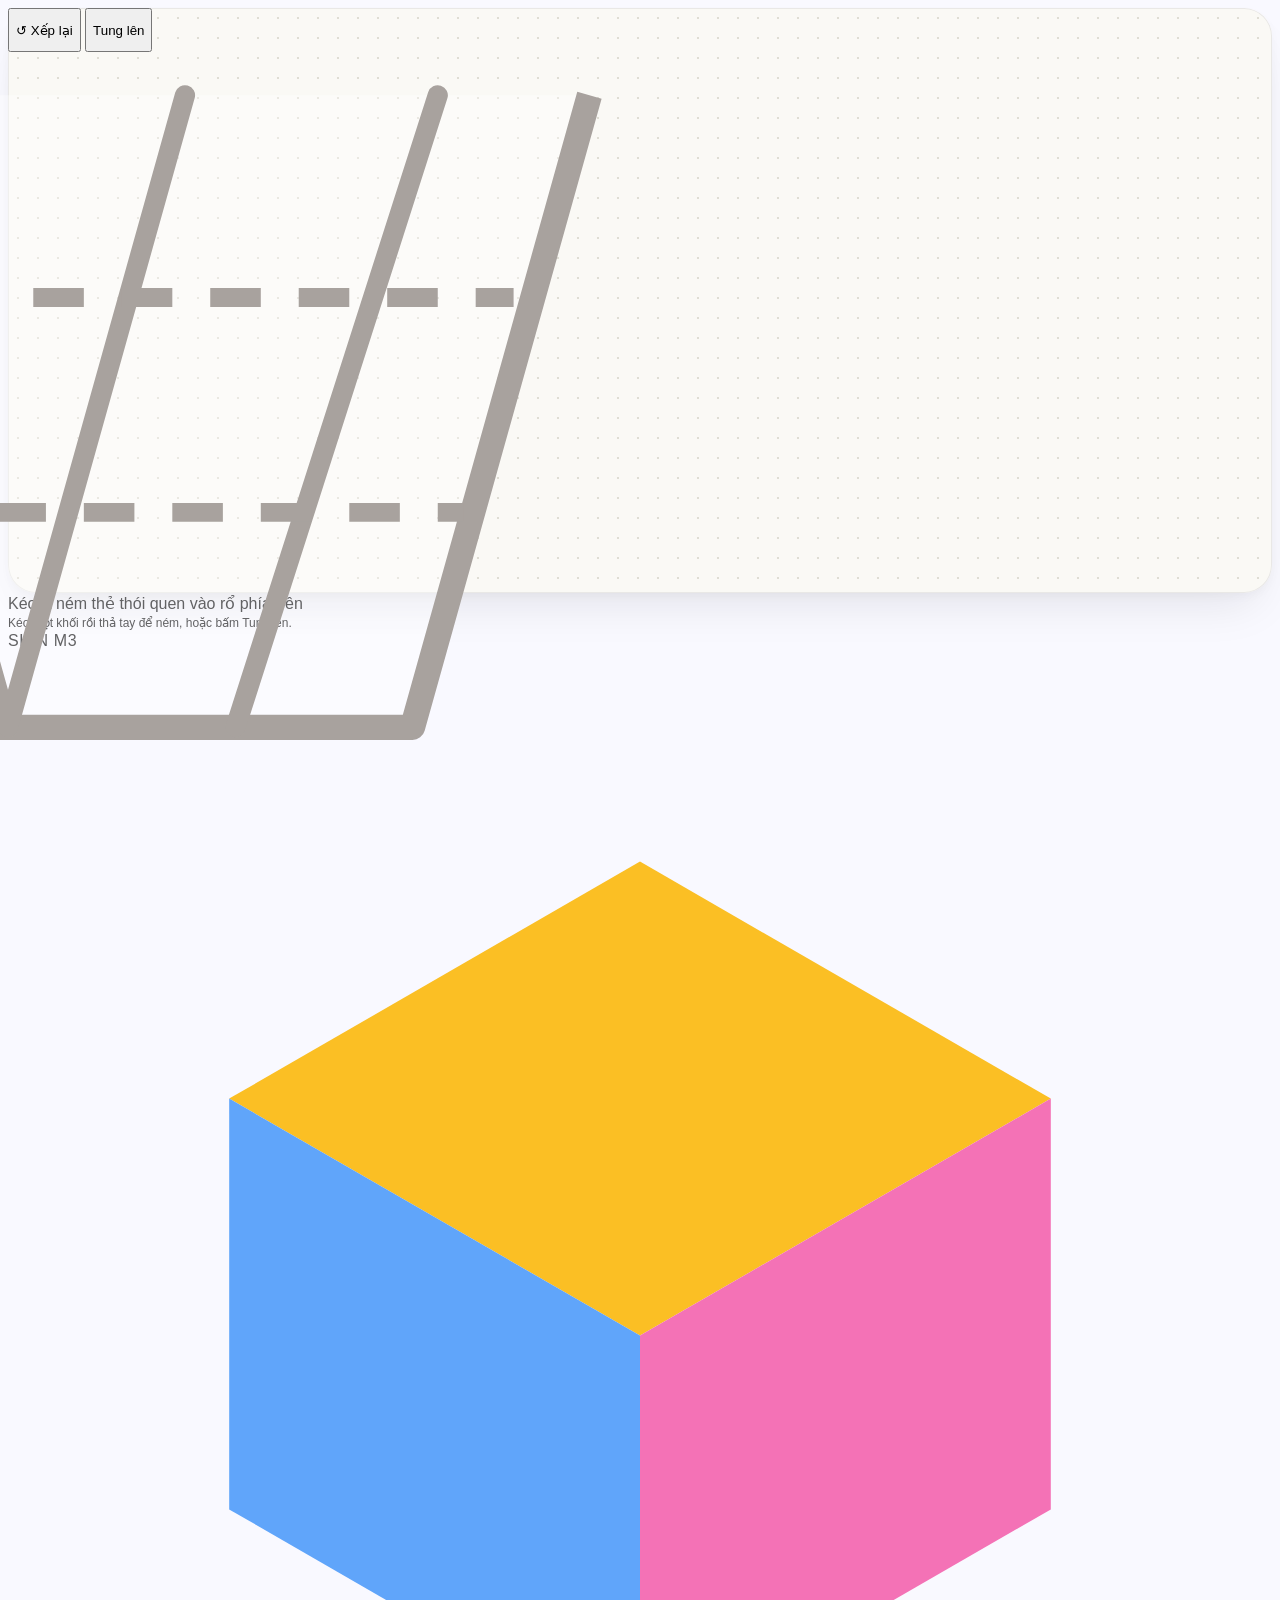
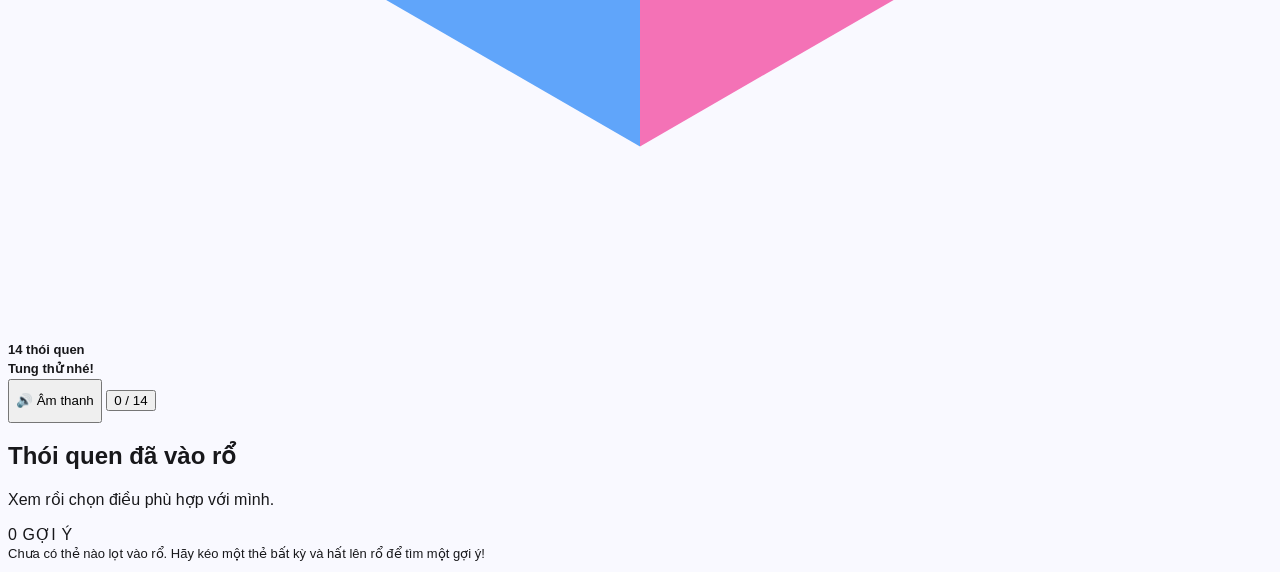
==== habit-game.html @ fe4b6976 "M3.3.25.Claude" ====
<!DOCTYPE html>
<html lang="vi">
<head>
  <meta charset="UTF-8" />
  <meta name="viewport" content="width=device-width, initial-scale=1.0" />
  <title>Tung thói quen · Shin routine</title>

  <!-- Tailwind CSS -->
  <link rel="stylesheet" href="assets/game/habit-game.css?v=M.Claude.3.3.25">

  <!-- Thư viện vật lý 2D Matter.js -->
  <script src="assets/game/matter-0.19.0.min.js?v=M.Claude.3.3.25"></script>

  <style>
@font-face{font-family:'Roboto Flex';src:url('assets/fonts/roboto-flex-vietnamese.woff2') format('woff2');font-weight:100 1000;font-display:swap;unicode-range:U+0102-0103,U+0110-0111,U+0128-0129,U+0168-0169,U+01A0-01A1,U+01AF-01B0,U+0300-0301,U+0303-0304,U+0308-0309,U+0323,U+0329,U+1EA0-1EF9,U+20AB;}
@font-face{font-family:'Roboto Flex';src:url('assets/fonts/roboto-flex-latin.woff2') format('woff2');font-weight:100 1000;font-display:swap;unicode-range:U+0000-00FF,U+0131,U+0152-0153,U+02BB-02BC,U+02C6,U+02DA,U+02DC,U+0304,U+0308,U+0329,U+2000-206F,U+20AC,U+2122,U+2191,U+2193,U+2212,U+2215,U+FEFF,U+FFFD;}

    :root {
      --bg-page: #F6F5F0;
      --bg-table: #FAF9F5;
      --dot-color: #DFDDD4;
      --ink-primary: #18181B;
    }

    body {
      font-family: 'Roboto Flex', -apple-system, BlinkMacSystemFont, sans-serif;
      background-color: var(--bg-page);
      color: var(--ink-primary);
      overscroll-behavior: none;
    }

    .font-mono-tag {
      font-family: ui-monospace, monospace;
      letter-spacing: 0.04em;
    }

    /* Mặt bàn Google Tabletop với họa tiết lưới chấm đặc trưng */
    .tabletop-surface {
      background-color: var(--bg-table);
      background-image: radial-gradient(var(--dot-color) 1.35px, transparent 1.35px);
      background-size: 20px 20px;
      box-shadow:
        0 24px 48px -16px rgba(24, 24, 27, 0.10),
        0 4px 12px -2px rgba(24, 24, 27, 0.04),
        inset 0 0 0 1px rgba(24, 24, 27, 0.07);
      touch-action: none;
      user-select: none;
      -webkit-user-select: none;
    }

    /* Thẻ / Khối vật lý Tabletop */
    .tt-widget {
      position: absolute;
      top: 0;
      left: 0;
      will-change: transform;
      pointer-events: none;
      box-shadow:
        0 3px 10px -2px rgba(24, 24, 27, 0.09),
        0 1px 2px rgba(24, 24, 27, 0.05);
      transition: box-shadow 0.16s ease, opacity 0.25s ease;
    }

    .tt-widget.is-grabbed {
      box-shadow:
        0 20px 32px -8px rgba(24, 24, 27, 0.24),
        0 8px 16px -4px rgba(24, 24, 27, 0.10),
        0 0 0 2px #18181B;
      z-index: 30;
    }

    /* Hiệu ứng rung lưới rổ khi ném lọt */
    @keyframes netSwish {
      0% { transform: scaleY(1) scaleX(1); }
      28% { transform: scaleY(1.28) scaleX(0.85); }
      62% { transform: scaleY(0.92) scaleX(1.06); }
      100% { transform: scaleY(1) scaleX(1); }
    }

    .net-swish-anim {
      transform-origin: top center;
      animation: netSwish 0.45s cubic-bezier(0.22, 1, 0.36, 1);
    }

    /* Hiệu ứng hạt màu Tabletop khi ghi điểm */
    @keyframes confettiBurst {
      0% {
        opacity: 1;
        transform: translate(0, 0) scale(1) rotate(0deg);
      }
      100% {
        opacity: 0;
        transform: translate(var(--dx), var(--dy)) scale(0.35) rotate(140deg);
      }
    }

    .tt-particle {
      position: absolute;
      width: 8px;
      height: 8px;
      border-radius: 3px;
      pointer-events: none;
      animation: confettiBurst 0.65s cubic-bezier(0.16, 1, 0.3, 1) forwards;
    }

    /* Lớp bắt sự kiện kéo thả */
    #interaction-layer {
      position: absolute;
      inset: 0;
      z-index: 20;
      cursor: grab;
      touch-action: none;
    }

    #interaction-layer:active {
      cursor: grabbing;
    }
  </style>
<style>html,body{margin:0;overscroll-behavior:contain}body{padding:12px!important;background:#F9F9FF}#court-wrapper{height:clamp(480px,70dvh,570px);border-radius:28px}#hud-banner{margin-bottom:10px}#hud-title,#hud-desc{white-space:normal;line-height:1.4}#hud-desc{font-size:12px}#selected-habits-list{max-height:none}.result14{padding:13px;border:1px solid #E0E4ED;border-radius:20px;background:#F9FAFF}.result14 b{font-size:16px;line-height:1.35}.result14 p{font-size:13px;line-height:1.5;margin:5px 0 8px;color:#525E70}.result14-actions{display:flex;flex-wrap:wrap;gap:6px}.result14 button{border:0;border-radius:22px;padding:10px 12px;min-height:44px;font-size:13px;font-weight:600;background:#E7EEFB;color:#204B88}.result14 button[data-action=choose]{background:#2265C5;color:white}.result14 button[data-action=return]{background:transparent;color:#687182}.result14-status{display:block;font-size:12px;color:#52714F;margin-bottom:7px}#empty-habits-msg{font-size:13px;line-height:1.5}#selected-count-badge{white-space:nowrap}#sound-toggle{min-width:44px;min-height:44px}#reset-btn,#toss-btn{min-height:44px}#court-wrapper{touch-action:none}#selected-habits-list{display:grid;gap:8px}button:focus-visible{outline:3px solid #2265C5;outline-offset:3px}@media(prefers-reduced-motion:reduce){.tt-particle{display:none}.net-swish-anim{animation:none}}</style>
<style>.game14-small-title{font-size:13px;line-height:1.4}#game14-results-jump{position:fixed;right:14px;bottom:14px;z-index:40;background:#2265C5;color:white;border:1px solid #fff6;border-radius:24px;min-height:44px;padding:10px 16px;font-size:14px;font-weight:600;box-shadow:0 3px 16px #183D702B}#game14-results-jump[hidden]{display:none}</style>
<link rel="stylesheet" href="design-system.css?v=M.Claude.3.3.25">
<link rel="stylesheet" href="design-game.css?v=M.Claude.3.3.25">
</head>
<body id="shinGame19" class="min-h-screen flex flex-col items-center py-5 px-3 sm:py-7 sm:px-4">

  <!-- Header mang phong cách Google CHƠI ĐỂ KHÁM PHÁ -->
  <header class="w-full max-w-[460px] flex items-center justify-between mb-3.5">
    <div class="flex items-center gap-2.5">
      <!-- Logo đa sắc 3D lấy cảm hứng từ Tabletop -->
      <svg class="w-9 h-9 shrink-0" viewBox="0 0 40 40" fill="none">
        <path d="M20 6L33 13.5L20 21L7 13.5L20 6Z" fill="#FBBF24"/>
        <path d="M7 13.5L20 21V34L7 26.5V13.5Z" fill="#60A5FA"/>
        <path d="M33 13.5L20 21V34L33 26.5V13.5Z" fill="#F472B6"/>
      </svg>
      <div>
        <b class="game14-small-title">14 thói quen<br>Tung thử nhé!</b>
      </div>
    </div>

    <div class="flex items-center gap-2">
      <button id="sound-toggle" type="button" class="px-3.5 py-2 rounded-full bg-white hover:bg-stone-50 active:scale-95 text-xs font-bold text-stone-800 border border-stone-200/90 shadow-xs flex items-center gap-1.5 transition cursor-pointer">
        <span id="sound-icon">🔊</span>
        <span class="hidden sm:inline">Âm thanh</span>
      </button>
      <button type="button" title="Xem gợi ý đã vào rổ" id="score-pill" class="px-3.5 py-2 rounded-full bg-stone-900 text-white text-xs font-extrabold shadow-xs">
        0 / 14
      </button>
    </div>
  </header>

  <!-- Khu vực chính -->
  <main class="w-full max-w-[460px] flex flex-col items-center">

    <!-- Thanh hiển thị chi tiết thói quen khi chạm vào thẻ -->
    <div id="hud-banner" class="w-full mb-3 px-4 py-2.5 rounded-[22px] bg-white border border-stone-200/80 shadow-xs flex items-center justify-between gap-3 min-h-[52px]">
      <div class="flex items-center gap-3 min-w-0">
        <span id="hud-badge" class="w-2.5 h-2.5 rounded-full bg-emerald-500 shrink-0"></span>
        <div class="min-w-0">
          <div id="hud-title" class="text-xs sm:text-sm font-extrabold text-stone-900 truncate">
            Kéo & ném thẻ thói quen vào rổ phía trên
          </div>
          <div id="hud-desc" class="text-[11px] text-stone-500 truncate">
            Kéo một khối rồi thả tay để ném, hoặc bấm Tung lên.
          </div>
        </div>
      </div>
      <span id="hud-tag" class="font-mono-tag shrink-0 px-2 py-0.5 rounded-md bg-stone-100 text-stone-600 text-[10px] font-semibold uppercase">
        SHIN M3
      </span>
    </div>

    <!-- Mặt Bàn Vật Lý Google Tabletop + Rổ Bóng Rổ -->
    <div id="court-wrapper" class="relative w-full h-[500px] sm:h-[560px] rounded-[38px] tabletop-surface overflow-hidden">

      <!-- Nút Làm mới ở góc trên bên trái -->
      <button id="reset-btn" type="button" class="absolute top-4 left-4 z-30 px-3.5 py-2 rounded-full bg-white/95 hover:bg-white active:scale-95 text-xs font-bold text-stone-700 shadow-sm border border-stone-200/90 transition cursor-pointer flex items-center gap-1.5">
        <span>↺</span>
        <span>Xếp lại</span>
      </button>

      <!-- Nút Tung lên (Xáo trộn) chuẩn phong cách Tabletop ở góc trên bên phải -->
      <button id="toss-btn" type="button" class="absolute top-4 right-4 z-30 px-4 py-2 rounded-full bg-white/95 hover:bg-white active:scale-95 text-xs font-extrabold text-stone-900 shadow-sm border border-stone-200/90 transition cursor-pointer">
        Tung lên
      </button>

      <!-- LỚP 1 (Phía sau thẻ): Bảng rổ tối giản kiểu Tabletop -->
      <div id="hoop-backboard" class="absolute pointer-events-none z-[5] flex flex-col items-center justify-end" style="transform: translateX(-50%);">
        <div class="w-full h-full rounded-[22px] bg-white/90 backdrop-blur-xs border border-stone-300/90 shadow-xs flex flex-col items-center justify-end pb-2.5">
          <div class="font-mono-tag text-[9px] font-bold text-stone-400 uppercase tracking-widest mb-1">GOAL HOOP</div>
          <!-- Ô mục tiêu cam trên bảng rổ -->
          <div class="w-14 h-9 border-[2.5px] border-orange-500 rounded-md"></div>
        </div>
      </div>

      <!-- LỚP 2 (Giữa): 20 Thẻ Thói Quen Vật Lý -->
      <div id="items-container" class="absolute inset-0 z-[10] pointer-events-none"></div>

      <!-- LỚP 3 (Phía trước thẻ): Vành rổ & Lưới rổ -->
      <div id="hoop-foreground" class="absolute pointer-events-none z-[18] flex flex-col items-center" style="transform: translateX(-50%);">
        <div class="w-full h-3 rounded-full bg-gradient-to-r from-orange-600 via-orange-500 to-orange-600 shadow-sm border border-orange-700/30 relative">
          <span class="absolute -left-1 top-1/2 -translate-y-1/2 w-3.5 h-3.5 rounded-full bg-orange-600 border-2 border-white"></span>
          <span class="absolute -right-1 top-1/2 -translate-y-1/2 w-3.5 h-3.5 rounded-full bg-orange-600 border-2 border-white"></span>
        </div>
        <svg id="hoop-net-svg" class="w-[86%] h-14 -mt-0.5 overflow-visible" viewBox="0 0 100 56" preserveAspectRatio="none">
          <path d="M 4 2 L 18 52 L 82 52 L 96 2" fill="rgba(255,255,255,0.32)" stroke="#A8A29E" stroke-width="2" stroke-linejoin="round"/>
          <path d="M 16 2 L 32 52 M 36 2 L 50 52 M 64 2 L 50 52 M 84 2 L 68 52" stroke="#A8A29E" stroke-width="1.6" stroke-linecap="round"/>
          <path d="M 10 18 L 90 18 M 14 35 L 86 35" stroke="#A8A29E" stroke-width="1.5" stroke-dasharray="4 3"/>
        </svg>
      </div>

      <!-- Lớp hạt hiệu ứng -->
      <div id="fx-layer" class="absolute inset-0 z-[22] pointer-events-none"></div>

      <!-- Lớp nhận tương tác kéo & ném -->
      <div id="interaction-layer"></div>
    </div>

    <!-- Danh Sách Thói Quen Đã Ném Trúng Rổ Để Rèn Luyện -->
    <section class="w-full mt-4 bg-white rounded-[30px] border border-stone-200/80 shadow-xs p-4 sm:p-5">
      <div class="flex items-center justify-between mb-3">
        <div>
          <h2 class="text-sm font-extrabold text-stone-900">Thói quen đã vào rổ</h2>
          <p class="text-[11px] text-stone-500">Xem rồi chọn điều phù hợp với mình.</p>
        </div>
        <span id="selected-count-badge" class="font-mono-tag px-2.5 py-1 rounded-full bg-emerald-100 text-emerald-900 text-[11px] font-bold">
          0 GỢI Ý
        </span>
      </div>

      <!-- Trạng thái trống -->
      <div id="empty-habits-msg" class="py-6 px-4 rounded-2xl bg-[#FAF9F5] border border-dashed border-stone-200 text-center text-xs text-stone-400">
        Chưa có thẻ nào lọt vào rổ. Hãy kéo một thẻ bất kỳ và hất lên rổ để tìm một gợi ý!
      </div>

      <!-- Danh sách thẻ đã chọn -->
      <div id="selected-habits-list" class="grid grid-cols-1 gap-2 pr-0.5"></div>
    </section>

  </main>
  <button type="button" id="game14-results-jump" hidden aria-label="Xem thói quen đã vào rổ"></button>

  <script src="assets/game/habit-game.js?v=M.Claude.3.3.25"></script>
</body>
</html>
<script>document.addEventListener('DOMContentLoaded',function(){var main=document.querySelector('main'),head=document.querySelector('body>header');if(main&&head)main.appendChild(head);});</script><style>html,body,button,input,.font-mono-tag{font-family:'Roboto Flex',Arial,sans-serif}body{padding:8px!important}main{display:flex;flex-direction:column}main>header{order:2;margin-top:12px}#court-wrapper{order:0;height:clamp(380px,65dvh,650px)}#hud-banner{order:1}main>section{order:3}.game14-small-title{font-size:13px}#court-wrapper .tt-widget{font-family:'Roboto Flex',Arial,sans-serif}</style>
---- design-system.css ----
/* Shin M3.3.19: one semantic type scale and one flow scaffold.
   Explicit roles replace typography-approved.js and its per-element !important
   styles. Important type declarations below bridge older component styles. */
:root{
 --shin-title:1.375rem;--shin-dialog:1.25rem;--shin-section:1.125rem;
 --shin-body:1rem;--shin-label:.875rem;--shin-meta:.75rem;
 --shin-space:16px;--shin-sheet-radius:28px;--shin-target:48px;
}
html{-webkit-text-size-adjust:100%;text-size-adjust:100%}
#shinTypographyRoot{font-size:var(--shin-body);line-height:1.5}
#shinTypographyRoot :is(#app,.ov){font-size:var(--shin-body);line-height:1.5}
#shinTypographyRoot :is(p,li,blockquote,label,.lbl,.qlab,.sentence,.sentence u,.say__b,.hw__why,.safe,.out,.quote,.steps,.f3-memo>p,.m3-journal-note,.flow-day-entry>p,.letter-body37):not(:where(.flow-paper *,.postage37 *)){
 font-size:var(--shin-body)!important;line-height:1.5!important;
}
#shinTypographyRoot :is(h2,h3,.f3-section-heading h2,.f3-setting-group h2,.f2-how-title h2,.f2-ci-row-head h3,.flow-empty h2):not(:where(.flow-paper *,.postage37 *)){
 font-size:var(--shin-section)!important;line-height:1.3334!important;font-weight:600;
}
#shinTypographyRoot :is(small,time,.note,.tiny,.ver,.m3-status,.f3-status,.m3-kicker,.ey,.hw__k,.ci40-kicker,.ci40-save-hint,.evening-pomo-eyebrow,.breath18-panel-head small,.review16 li):not(:where(.flow-paper *,.postage37 *)){
 font-size:var(--shin-meta)!important;line-height:1.3334!important;
}
#shinTypographyRoot :is(.m3-subtitle,.flow-row-main small,.flow-week-title small,.evening-mini small,.f3-setting-label small,.f3-setting-header>.sndt,.f2-head small,.ci40-hero>p:not(.ci40-kicker),.f3-empty,.letter-hint37,.letter-meaning37,.week-count-description31,.wnotes,.wnotes li,.wnotes li>b,.review16 p,.review16 summary,.runtime32 span,.runtime32 button,.m3-week-legend p):not(:where(.flow-paper *)){
 font-size:var(--shin-label)!important;line-height:1.4286!important;
}
#shinTypographyRoot :is(input:not([type=checkbox]):not([type=radio]):not([type=range]),textarea,select){font-size:var(--shin-body)!important;line-height:1.5!important;max-width:100%;min-width:0}
#shinTypographyRoot :is(.btn,.m3-button,.chp,.flow-link,.f2-text-button,.linkb,.week-link,.f3-tabs button,.f3-filters button,.m3-tabs button,.evening-skip-choice,.ci40-primary,.flow-flip){
 font-size:var(--shin-label)!important;line-height:1.4286!important;font-weight:500;
}
#shinTypographyRoot :is(.f3-tabs button span,.m3-tabs button span,.chp span):not(.material-symbols-rounded){font-size:inherit!important;line-height:inherit!important}
#shinTypographyRoot :is(.flow-row-main b,.flow-week-title b,.evening-mini b,.f3-lesson-row b,.f3-library-row-title b,.f3-setting-label>b,.f2-recorded-row>b,.f2-identity p,.ci40-extra-row>span,.ci40-moods>button){font-size:var(--shin-body)!important;line-height:1.5!important}
#shinTypographyRoot :is(.evening-group-label,.m3-heading>#hdate,.flow-today-toolbar,.flow-entry-meta time,.growth-key,.growth-key span){font-size:var(--shin-meta)!important;line-height:1.3334!important;color:var(--on-surface-variant)}
#shinTypographyRoot :is(.evening-tool b,.f3-create b,.m3-week-nav b){font-size:var(--shin-section)!important;line-height:1.3334!important}
#shinTypographyRoot :is(.sh__h>b,.sh__h>h2,.f2-head b,.shin-wizard-head b,.ci40-bar>b){
 font-size:var(--shin-dialog)!important;line-height:1.4!important;font-weight:600;min-width:0;
}
#shinTypographyRoot :is(.ci40-hero h2,.onboard-heading32 h1,.onboard32 h1,.first-choice32 h2,.wk__h h2,.tree-award h2){font-size:var(--shin-title)!important;line-height:1.2728!important}
#shinTypographyRoot #pageTitle35{font-size:var(--shin-title)!important;line-height:1.2728!important;letter-spacing:0;font-weight:600;margin:0;min-width:0;max-width:100%;white-space:nowrap;overflow:hidden;text-overflow:ellipsis}
#shinTypographyRoot .flow-card-stage{--balance-title:22px;--balance-body:18px;--balance-meta:12px}
#shinTypographyRoot .flow-card-stage :is(.flow-paper h2,.band-title h2){font-size:var(--balance-title)!important;line-height:1.2728!important}
#shinTypographyRoot .flow-card-stage :is(.band-block>p,.band-formula>.flow-who,.flow-japanese>p,.flow-benefit,.flow-back>blockquote,.flow-back>blockquote p){font-size:var(--balance-body)!important;line-height:1.5!important}
#shinTypographyRoot .flow-card-stage :is(.flow-card-level,.flow-card-how,.band-block>small,.flow-back-label,.flow-japanese>small,.flow-card-owner,.flow-card-owner b,.flow-card-owner small,.f2-day small,.flow-senpai small,.flow-senpai b,.band-personal){font-size:var(--balance-meta)!important;line-height:1.5!important}
#shinTypographyRoot :is(.sh__h,.ci40-bar)>:is(b,h2),#shinTypographyRoot .f2-head>div,#shinTypographyRoot .shin-wizard-head>div{flex:1;min-width:0}
#shinTypographyRoot :is(.sh__h,.ci40-bar)>:is(b,h2),#shinTypographyRoot .f2-head b,#shinTypographyRoot .shin-wizard-head b{display:block;white-space:nowrap;overflow:hidden;text-overflow:ellipsis}
#shinTypographyRoot :is(.btn,.m3-button,.flow-link,.f2-text-button,.chp,.linkb,.week-link,.evening-skip-choice){min-height:48px;border-radius:24px;max-width:100%;white-space:normal;overflow-wrap:anywhere}
#shinTypographyRoot :is(.m3-icon-button,button.x,button.back,.flow-row-plus,.flow-card-edit,.flow-card-speak,.breath18-icon,.breath18-to-scene,#gear){width:48px;min-width:48px;height:48px;min-height:48px;flex-shrink:0;padding:12px;box-sizing:border-box}
#shinTypographyRoot .sheet .igrid button{min-height:48px;min-width:0}
#shinTypographyRoot .sheet .swrow button{min-width:0;min-height:48px}
#shinTypographyRoot .sheet14-grip{height:24px;min-height:24px;flex:0 0 24px;cursor:grab}
#shinTypographyRoot :is(.sh__h,.f2-sheet .f2-head,.ci40-top){backdrop-filter:none;-webkit-backdrop-filter:none}
.shin-flow-progress{flex:none;position:relative;padding:0 16px 16px;background:var(--surface-low);--shin-track:var(--surface-high);--shin-active:var(--primary);color:var(--on-surface-variant)}
.shin-flow-progress__meta{display:flex;align-items:baseline;justify-content:space-between;gap:12px;margin-bottom:8px;font:400 var(--shin-meta)/1.3334 var(--f)}
.shin-flow-progress__meta>span:first-child{min-width:0;overflow:hidden;text-overflow:ellipsis;white-space:nowrap}
.shin-flow-progress__meta>span:last-child{flex:none;white-space:nowrap;font-variant-numeric:tabular-nums}
.shin-flow-progress__track{height:4px;border-radius:4px;background:var(--shin-track);overflow:hidden}
.shin-flow-progress__track>i{display:block;height:100%;border-radius:inherit;background:var(--shin-active);transition:width .2s var(--ease)}
.shin-flow-progress--inverse{--shin-track:#FFFFFF33;--shin-active:#BED8FF;background:var(--ci40-hero);color:var(--ci40-subtitle)}
#shinTypographyRoot .shin-wizard-head{top:auto!important;margin:0;padding:8px 8px 8px 16px;min-height:64px;gap:4px;background:var(--surface-low)}
#shinTypographyRoot .shin-wizard-head>.m3-icon-button:first-child{margin-left:-8px}
#shinTypographyRoot .wizard16{display:flex;flex-direction:column;height:auto;min-height:0;overflow:hidden;padding:0;scroll-padding:0}
#shinTypographyRoot .wizard16>.lc{flex:0 1 auto;min-height:0;overflow:auto;padding:8px 16px 24px;overscroll-behavior:contain;scroll-padding:16px}
#shinTypographyRoot .wizard16>.sbar{position:static;margin:0;border:0;border-top:1px solid var(--outline-variant);border-radius:0;box-shadow:none;flex:none;gap:12px;padding:12px 16px calc(12px + env(safe-area-inset-bottom));background:var(--surface-low)}
#shinTypographyRoot .wizard16 .sbar .st{font-size:var(--shin-meta)!important;line-height:1.3334!important;font-weight:400;flex:1;min-width:0;color:var(--on-surface-variant)}
#shinTypographyRoot .wizard16 .sbar>.btn{flex:0 1 auto;min-width:96px}
#shinTypographyRoot .goal16{padding:8px 0;font-size:var(--shin-body);line-height:1.5}
#shinTypographyRoot .goal16-buttons{display:grid;grid-template-columns:repeat(7,minmax(0,1fr));gap:4px;max-width:420px;margin:24px 0 16px}
#shinTypographyRoot .goal16-buttons button{width:100%;min-width:0;min-height:48px;height:48px;border-radius:24px;font-size:var(--shin-body);padding:0}
#shinTypographyRoot .goal16-label{margin:12px 0}
#shinTypographyRoot .sheet.f2-sheet:not(.f2-detail):not(.f2-breathe18):not(.f2-game14){display:flex;flex-direction:column;overflow:hidden;scroll-padding:0}
#shinTypographyRoot .f2-sheet>.f2-head{position:relative;top:auto;flex:none;min-height:64px;margin:0;padding:8px 8px 8px 16px;gap:4px;z-index:2}
#shinTypographyRoot .f2-sheet>.f2-body{flex:1 1 auto;min-height:0;overflow-y:auto;overflow-x:hidden;overscroll-behavior:contain;scroll-padding:16px;padding:16px}
#shinTypographyRoot .f2-sheet>.f3-tabs,#shinTypographyRoot .f2-sheet>.f2-detail-tabs{position:relative;top:auto;flex:none;min-width:0}
#shinTypographyRoot .f2-sheet>.f2-footer{position:relative;bottom:auto;flex:none;margin:0;min-height:72px;gap:8px;padding:12px 16px calc(12px + env(safe-area-inset-bottom));box-shadow:none}
#shinTypographyRoot .f2-sheet>.f2-footer .f2-step-link{white-space:nowrap}
#shinTypographyRoot .f2-how-title{margin-bottom:16px;align-items:flex-start;gap:12px}
#shinTypographyRoot .f2-how-title h2{margin:0}
#shinTypographyRoot .f2-how-content :is(p,li,.say__b,.hw__why,.quote,.safe,.out){font-size:var(--shin-body)!important;line-height:1.5!important}
#shinTypographyRoot .f2-how-content .say__b b{font-size:inherit;line-height:inherit}
#shinTypographyRoot .f2-how-content .hw__k{font-size:var(--shin-label)!important;line-height:1.4286!important}
#shinTypographyRoot .ci40-sheet .ci40-top{padding:0;background:var(--ci40-hero)}
#shinTypographyRoot .ci40-bar{padding:4px 8px 4px 16px;gap:4px;min-height:56px}
#shinTypographyRoot .ci40-top .shin-flow-progress{padding-bottom:12px}
#shinTypographyRoot .ci40-hero{padding:12px 16px 20px}
#shinTypographyRoot .ci40-hero .ci40-emblem{display:none}
#shinTypographyRoot .ci40-hero h2{margin:4px 0 8px;overflow-wrap:anywhere}
#shinTypographyRoot .ci40-body{padding:16px}
#shinTypographyRoot .ci40-question,#shinTypographyRoot .ci40-sheet .lbl{font-size:var(--shin-body)!important;line-height:1.5!important}
#shinTypographyRoot .ci40-footer{padding:8px 16px calc(8px + env(safe-area-inset-bottom));gap:0;background:var(--surface);border-top:1px solid var(--outline-variant);flex:none}
#shinTypographyRoot .ci40-footer :is(.ci40-primary,.ci40-skip){min-height:48px;margin:0}
#shinTypographyRoot .ci40-sheet .ci40-primary{font-size:var(--shin-label)!important;line-height:1.4286!important}
#shinTypographyRoot .ci40-save-hint{margin:0 0 4px}
#shinTypographyRoot .ci40-scroll{min-height:0;scroll-padding:16px}
#shinTypographyRoot .ci40-sheet textarea.inp{font-size:var(--shin-body)!important;line-height:1.5!important;min-height:96px;resize:vertical}
#shinTypographyRoot .ci40-sheet .f2-options .record-option{min-height:72px;font-size:var(--shin-label)!important;line-height:1.4286!important}
#shinTypographyRoot .ci40-extra-row{flex-wrap:wrap;min-width:0}
#shinTypographyRoot .ci40-extra-row>span{flex:1 1 140px}
#shinTypographyRoot .quick16 .ci40-top{background:var(--surface);color:var(--on-surface)}
#shinTypographyRoot .quick16-status{padding:12px 16px;flex-wrap:wrap}
#shinTypographyRoot .quick16 .ci40-scroll{min-height:0}
#shinTypographyRoot .f3-setting-header .f3-setting-label{min-width:0;flex:1}
#shinTypographyRoot .f3-setting-header .f3-setting-label>b{overflow-wrap:anywhere}
#shinTypographyRoot .f3-setting-header .f3-setting-label>small{white-space:normal}
#shinTypographyRoot .f3-setting-header>.m3-row-icon{flex-shrink:0}
#shinTypographyRoot .f3-setting-header>.m3-button,#shinTypographyRoot .f3-setting-header>.btn{flex-shrink:0}
#shinTypographyRoot .f3-stats b{font-size:var(--shin-title)!important;line-height:1.2728!important}
#shinTypographyRoot .f3-stats span{font-size:var(--shin-meta)!important;line-height:1.3334!important}
#shinTypographyRoot .f3-tabs{gap:0;padding:0 8px}
#shinTypographyRoot .f3-tabs>button{min-width:0;padding:12px 8px;flex:1}
#shinTypographyRoot .evening-library>.f3-tabs{display:grid;grid-template-columns:repeat(3,minmax(0,1fr));padding:0;gap:0}
#shinTypographyRoot .evening-library>.f3-tabs>button{padding:12px 4px;gap:4px}
#shinTypographyRoot .evening-library>.f3-tabs>button>span:not(.material-symbols-rounded){white-space:nowrap}
#shinTypographyRoot .f3-filters{flex-wrap:wrap;gap:8px}
#shinTypographyRoot .f3-filters button{min-height:48px}
#shinTypographyRoot .letter-sheet37{display:flex;flex-direction:column;padding:0;overflow:hidden}
#shinTypographyRoot .letter-sheet37>.sh__h{position:relative;top:auto;flex:none;min-height:64px;padding:8px 8px 8px 16px;margin:0;background:var(--surface-low)}
#shinTypographyRoot .letter-content37{flex:1 1 auto;min-height:0;overflow:auto;overscroll-behavior:contain;width:100%;max-width:none;padding:16px;box-sizing:border-box}
#shinTypographyRoot .letter-footer37{position:relative;bottom:auto;display:flex;flex-direction:column;gap:4px;margin-top:16px;padding:12px 0 calc(8px + env(safe-area-inset-bottom));background:var(--surface-low)}
#shinTypographyRoot .letter-footer37 .btn{width:100%}
#shinTypographyRoot .letter-compose37 .letter-hint37{margin:8px 0 16px}
#shinTypographyRoot .sheet .wk__hb h3{font-size:var(--shin-section)!important;line-height:1.3334!important}
#shinTypographyRoot .sheet .wk__hb h3>.small{font-size:var(--shin-meta)!important;line-height:1.3334!important}
#shinTypographyRoot .sheet .days>div{font-size:var(--shin-meta)!important;line-height:1.3334!important;min-width:0}
#shinTypographyRoot .sheet .wlegend>span{font-size:var(--shin-meta)!important;line-height:1.3334!important}
#shinTypographyRoot .runtime32[data-kind=offline]{white-space:normal;overflow:visible}
#shinTypographyRoot .runtime32[data-kind=offline]>span{white-space:normal}
#shinTypographyRoot .flow-week-dots,#shinTypographyRoot .f2-card-week>div{display:grid;grid-template-columns:repeat(7,minmax(0,1fr));gap:0}
#shinTypographyRoot .flow-week-day{min-width:0;min-height:56px}
#shinTypographyRoot .flow-week-day small{white-space:nowrap;font-size:var(--shin-meta)!important;line-height:1.3334!important}
#shinTypographyRoot :is(.flow-paper,.flow-week-row,.evening-mini,.m3-week-surface,.m3-page,.f3-setting-group,.wk){min-width:0;max-width:100%;box-sizing:border-box}
#shinTypographyRoot :is(.flow-day-entry p,.m3-journal-note,.growth-entry p,.letter-body37,.review16 li span){overflow-wrap:anywhere;word-break:normal}
#shinTypographyRoot .breath18-panel{font-size:var(--shin-label);line-height:1.4286}
#shinTypographyRoot .breath18-panel-head h2{font-size:var(--shin-dialog)!important;line-height:1.4!important}
#shinTypographyRoot .breath18-panel :is(button,summary){font-size:var(--shin-label)!important;line-height:1.4286!important;min-height:48px}
#shinTypographyRoot .breath18-stage .breath18-icon{width:48px;height:48px;min-height:48px}
#shinTypographyRoot :is(button,a,input,textarea,select,summary):focus-visible{outline:2px solid var(--primary);outline-offset:3px}
#shinTypographyRoot .sheet14-grip:focus-visible{outline-offset:-4px}
@media(max-width:767px){
 #shinTypographyRoot .m3-appbar{container:shin-header / inline-size;display:grid;grid-template-columns:minmax(0,1fr) auto;grid-template-rows:auto auto;gap:0 8px;padding:max(8px,env(safe-area-inset-top)) 16px 12px;margin:0;align-items:center;max-width:100%;box-sizing:border-box}
 #shinTypographyRoot .m3-heading{display:contents}
 #shinTypographyRoot .m3-heading>#hdate{grid-column:1;grid-row:1;min-width:0;margin:0;overflow-wrap:anywhere}
 #shinTypographyRoot .m3-heading>div{grid-column:1/-1;grid-row:2;display:flex;align-items:center;gap:4px;min-width:0;width:100%!important;max-width:100%}
 #shinTypographyRoot .m3-top-actions{grid-column:2;grid-row:1;display:flex;align-items:center;justify-content:flex-end;gap:0;min-width:0;flex-wrap:wrap}
 #shinTypographyRoot .m3-top-actions :is(#saveStatus32,#hpts,[data-act=collection]){display:none}
 #shinTypographyRoot .m3-floating-action{position:static}
 #shinTypographyRoot .ckb{width:auto;min-width:0;min-height:48px;height:auto;padding:6px 12px;gap:6px;border-radius:24px}
 #shinTypographyRoot .ckb span>b{font-size:var(--shin-label)!important;line-height:1.4286!important}
 #shinTypographyRoot .ckb span>small{font-size:var(--shin-meta)!important;line-height:1.3334!important}
 #shinTypographyRoot .m3-main{padding:8px 16px calc(112px + env(safe-area-inset-bottom));margin:0;min-width:0}
 #shinTypographyRoot .m3-release-demo{margin:0;padding:4px 16px;min-height:40px;font-size:var(--shin-meta);line-height:1.3334;gap:12px;box-sizing:border-box}
 #shinTypographyRoot .m3-release-demo button{min-height:40px;flex-shrink:0}
 #shinTypographyRoot .m3-navigation{container:shin-nav / inline-size;inset:auto 8px 8px;width:auto;max-width:none;min-height:76px;padding:4px 4px calc(4px + env(safe-area-inset-bottom));display:flex;flex-direction:row;gap:0;border-radius:28px;box-sizing:border-box}
 #shinTypographyRoot .m3-navigation>button{flex:1;min-width:0;max-width:none;min-height:64px;gap:4px;padding:4px 0;border-radius:24px}
 #shinTypographyRoot .m3-navigation>button>span:not(.m3-nav-indicator){font-size:var(--shin-meta)!important;line-height:1.3334!important;white-space:nowrap}
 #shinTypographyRoot .m3-navigation .m3-nav-indicator{width:56px;max-width:100%;height:32px;min-height:32px}
 #shinTypographyRoot .m3-navigation .m3-rail-brand{display:none}
 #shinTypographyRoot .ov,#shinTypographyRoot .ov.f2-overlay{padding:0!important;align-items:flex-end}
 #shinTypographyRoot .sheet,#shinTypographyRoot .sheet.sheet--mini{width:100%;max-width:none;max-height:calc(100dvh - max(12px,env(safe-area-inset-top)) - var(--kb));height:auto;min-height:0;border-radius:28px 28px 0 0;padding:16px;box-sizing:border-box;overscroll-behavior:contain}
 #shinTypographyRoot .sheet14-ready:not(.f2-sheet):not(.wizard16):not(.letter-sheet37):not(.ref12-achievement):not(.ref12-week)>.sheet14-grip{width:calc(100% + 32px);margin-left:-16px;margin-top:-16px}
 #shinTypographyRoot .sheet.wizard16,#shinTypographyRoot .sheet.letter-sheet37{padding:0}
 #shinTypographyRoot .sheet.f2-sheet{padding:0}
 #shinTypographyRoot .sheet:is(.f2-how,.f2-lesson,.f2-notebook,.f2-detail,.f2-pomodoro,.f2-game14,.f2-breathe18,.f2-checkin,.ref12-week){height:calc(100dvh - var(--kb));max-height:calc(100dvh - var(--kb));border-radius:0}
 #shinTypographyRoot .sheet.f2-record,#shinTypographyRoot .sheet.quick16{height:auto;max-height:calc(100dvh - 12px - var(--kb));width:100%;border-radius:28px 28px 0 0}
 #shinTypographyRoot .sheet.letter-sheet37{height:auto;max-height:calc(100dvh - 12px - var(--kb))}
 #shinTypographyRoot .sheet.f3-letter-compose{height:calc(100dvh - var(--kb));max-height:calc(100dvh - var(--kb));border-radius:0}
 #shinTypographyRoot .sheet:is(.f2-how,.f2-lesson,.f2-notebook,.f2-detail,.f2-pomodoro,.f2-game14,.f2-checkin,.f3-letter-compose)>.sheet14-grip{height:calc(24px + env(safe-area-inset-top));min-height:calc(24px + env(safe-area-inset-top));flex-basis:calc(24px + env(safe-area-inset-top));padding-top:env(safe-area-inset-top);box-sizing:border-box}
 #shinTypographyRoot .f2-pomodoro .evening-pomodoro{padding:16px!important}
 #shinTypographyRoot .sheet.ref12-week{padding:0 16px 16px}
 #shinTypographyRoot .sheet.ref12-week>.sheet14-grip{width:calc(100% + 32px);margin-left:-16px}
 #shinTypographyRoot .sheet.ref12-week>.sh__h{padding-left:0;padding-right:0;top:24px}
 #shinTypographyRoot .sheet.ref12-achievement{padding:0}
 #shinTypographyRoot .detail16 .f2-detail-footer{padding:8px 16px calc(8px + env(safe-area-inset-bottom));gap:8px}
 #shinTypographyRoot .detail16.flow-card-mode #habit-body33{padding:12px 16px!important}
 #shinTypographyRoot .m3-heading>.week-title16 #pageTitle35{flex:0 1 auto!important;width:auto!important;max-width:calc(100% - 56px)!important}
 #shinTypographyRoot #saved16{margin:0;flex:none}
}
/* Container queries also respond to browser zoom and large text, where the
   layout's actual available width is smaller than the viewport media query. */
#shinTypographyRoot :is(.m3-page-week,.m3-page-library){container:shin-content / inline-size}
@container shin-header (max-width:240px){
 #shinTypographyRoot .m3-heading>#hdate{grid-column:1/-1;grid-row:1;overflow-wrap:normal;margin:4px 0}
 #shinTypographyRoot .m3-heading>div{grid-column:1/-1;grid-row:2}
 #shinTypographyRoot .m3-top-actions{grid-column:1/-1;grid-row:3;justify-content:flex-start;margin-top:8px}
}
@container shin-nav (max-width:260px){
 #shinTypographyRoot .m3-navigation>button>span:not(.m3-nav-indicator){white-space:normal;overflow-wrap:normal;text-align:center;width:100%}
}
@container shin-content (max-width:240px){
 #shinTypographyRoot .m3-week-nav{display:grid;grid-template-columns:48px minmax(0,1fr) 48px;gap:4px}
 #shinTypographyRoot .m3-week-nav>div{grid-row:1;grid-column:1/-1}
 #shinTypographyRoot .m3-week-nav>button{grid-row:2}
 #shinTypographyRoot .m3-week-nav>button:last-child{grid-column:3}
 #shinTypographyRoot .flow-week-title>.flow-emblem{display:none}
 #shinTypographyRoot .flow-week-title>.material-symbols-rounded{display:none}
 #shinTypographyRoot .evening-mini-grid{grid-template-columns:minmax(0,1fr)}
 #shinTypographyRoot .evening-week-challenge{display:block}
 #shinTypographyRoot .evening-week-challenge>svg{display:none}
}
@media(max-width:359px){
 #shinTypographyRoot .f3-tabs>button{padding:12px 4px;gap:4px}
 #shinTypographyRoot .f3-tabs .material-symbols-rounded{width:20px;height:20px;font-size:20px;flex-basis:20px}
 #shinTypographyRoot .ci40-sheet .f2-options{gap:6px}
 #shinTypographyRoot .ci40-sheet .f2-options .record-option{font-size:var(--shin-meta)!important;padding:8px 4px}
 #shinTypographyRoot .flow-card-stage .band-front{padding-left:40px}
 #shinTypographyRoot .flow-card-stage .flow-paper{padding-right:16px}
}
@media(max-height:700px){
 #shinTypographyRoot .ci40-hero{padding:8px 16px 12px}
 #shinTypographyRoot .ci40-hero .ci40-kicker{display:none}
 #shinTypographyRoot .ci40-top .shin-flow-progress{padding-bottom:8px}
 #shinTypographyRoot .ci40-footer{padding-top:8px}
}
@media(max-height:500px){
 #shinTypographyRoot .ci40-hero>p,#shinTypographyRoot .ci40-hero-link{display:none}
 #shinTypographyRoot .ci40-hero h2{font-size:var(--shin-section)!important;line-height:1.3334!important;margin:0}
 #shinTypographyRoot .ci40-body{padding:12px 16px 16px}
 #shinTypographyRoot .ci40-bar{min-height:48px;padding-top:0;padding-bottom:0}
 #shinTypographyRoot .ci40-footer{padding:4px 16px calc(4px + env(safe-area-inset-bottom))}
 #shinTypographyRoot .ci40-save-hint{display:none}
}
#shinTypographyRoot.keyboard-open32 .ci40-hero>p,#shinTypographyRoot.keyboard-open32 .ci40-hero-link,#shinTypographyRoot.keyboard-open32 .ci40-kicker{display:none}
#shinTypographyRoot.keyboard-open32 .ci40-hero{padding:8px 16px}
#shinTypographyRoot.keyboard-open32 .m3-navigation{display:none}
@media(prefers-reduced-motion:reduce){.shin-flow-progress__track>i{transition:none}}

#shinTypographyRoot .f2-how-title h2{text-wrap:balance}

/* Persistent, two-sided cards. Only the turner rotates; each face owns its scroll. */
#shinTypographyRoot .flow-card-stage{position:relative;perspective:1100px;overflow:visible;isolation:auto}
#shinTypographyRoot .shin-card-turner{position:relative;width:100%;height:100%;transform-style:preserve-3d;transition:none}
#shinTypographyRoot .shin-card-face{position:absolute;inset:0;backface-visibility:hidden;-webkit-backface-visibility:hidden;transform-style:preserve-3d}
#shinTypographyRoot .shin-card-front{transform:rotateY(0deg)}
#shinTypographyRoot .shin-card-back{transform:rotateY(180deg)}
#shinTypographyRoot .shin-card-face[inert]{pointer-events:none}
#shinTypographyRoot .shin-card-face>.flow-paper{width:100%;height:100%;max-height:100%;min-height:0;overflow-x:hidden;overflow-y:auto;overscroll-behavior:contain;transition:none;backface-visibility:hidden;-webkit-backface-visibility:hidden}
#shinTypographyRoot .flow-card-stage .shin-art-back{display:flex;flex-direction:column;padding:0!important;overflow:hidden;background:#173F79;color:#F5F8FF;border:0;--flow-ink:#F5F8FF;--flow-secondary:#C7DBFA}
#shinTypographyRoot .shin-art-back:before,#shinTypographyRoot .shin-art-back:after{content:none}
#shinTypographyRoot .shin-back-art{flex:0 0 25%;min-height:0;overflow:hidden;background:linear-gradient(150deg,#214E88,#173F79)}
#shinTypographyRoot .shin-back-art svg{display:block;width:100%;height:100%}
#shinTypographyRoot .shin-back-copy{flex:1;min-height:0;overflow-y:auto;overscroll-behavior:contain;padding:18px 24px 20px;scroll-padding:16px;display:flex;flex-direction:column}
#shinTypographyRoot .shin-back-label{font:500 12px/1.5 var(--f);letter-spacing:1.2px;color:#B6D3F3}
#shinTypographyRoot .flow-card-stage .shin-art-back h2{font-size:20px!important;line-height:1.35!important;color:#F5F8FF;margin:8px 0 22px;text-wrap:balance;flex:none}
#shinTypographyRoot .shin-back-proverb{display:grid;grid-template-columns:minmax(0,1fr) 40px;gap:8px;align-items:start;flex:none}
#shinTypographyRoot .shin-back-proverb p{font:400 19px/1.65 var(--jp);color:#F5F8FF;margin:0;overflow-wrap:anywhere}
#shinTypographyRoot .shin-back-proverb .flow-card-speak{width:40px;min-width:40px;height:40px;min-height:40px;padding:8px;position:static;background:#FFFFFF12;color:#D8E9FF;border:1px solid #B6D3F32B}
#shinTypographyRoot .shin-back-romaji{font:400 12px/1.5 var(--f);color:#B6D3F3;margin:8px 0 0;flex:none}
#shinTypographyRoot .shin-back-meaning{font:500 16px/1.5 var(--f);color:#EDF5FF;margin:16px 0 0;flex:none}
#shinTypographyRoot .shin-back-benefit{font:400 14px/1.55 var(--f);color:#C7DBFA;border-top:1px solid #BAD7FF26;padding-top:16px;margin:20px 0 0;flex:none}
#shinTypographyRoot .shin-art-back .flow-senpai{flex:none;margin-top:auto;padding:20px 0 0;background:none;border:0;color:#C7DBFA;min-height:48px}
#shinTypographyRoot .shin-art-back .flow-senpai>span:first-child{display:none}
#shinTypographyRoot .shin-art-back .flow-senpai :is(small,b){font-size:12px!important;line-height:1.5!important;color:#C7DBFA}
@media(max-width:359px){#shinTypographyRoot .shin-back-copy{padding:16px 20px}#shinTypographyRoot .flow-card-stage .shin-art-back h2{margin-bottom:16px}}

/* ===== SECTION: how-visual (M.Claude.3.3.22) ===== */
/* "Cách làm" bằng hình: khung tranh từng bước, tranh đôi, cặp Nên/Tránh, Shin mách nhỏ, hình động, Tìm điểm chưa ổn. */
.howpg .hv-duo,.howpg .hv-pair,.howpg .hv-key{padding:8px;margin:4px 0 12px}
.m3-review .f2-how-content .ill.hv-duo svg,.m3-review .f2-how-content .ill.hv-pair svg,.m3-review .f2-how-content .ill.hv-key svg,.howpg .hv-duo svg,.howpg .hv-pair svg,.howpg .hv-key svg{max-width:440px;max-height:none}
.howpg .hwsteps.hv-steps{display:flex;flex-direction:column;gap:12px}
.howpg .hws.hv-step{display:block;padding:10px 10px 12px;background:#fff;border:1px solid var(--rule,#E4E8F2);border-radius:18px}
.hv-step .hv-fig{margin:0 0 10px;background:#F4F6FE;border-radius:14px;padding:4px 6px}
.hv-step .hv-fig svg{display:block;width:100%;max-width:420px;height:auto;margin:0 auto}
.hv-step-t{display:flex;gap:12px;align-items:flex-start;padding:0 2px}
.hv-shin .bob,.hv-shin .wave,.hv-shin .tail,.hv-shin *{animation:none!important}
.hv-tip{display:flex;gap:10px;align-items:center;background:#FFF7E6;border:1px solid #F4DDA6;border-radius:18px;padding:10px 12px;margin:4px 0 8px}
.hv-tip-shin{flex:none;width:52px}.hv-tip-shin svg{display:block;width:100%;height:auto}
.hv-tip p{margin:0;line-height:1.5}.hv-tip b{display:block;font-size:13px;letter-spacing:.04em;color:#946400;text-transform:uppercase}
/* Hình động squat: ba dáng thay nhau, 4 giây một nhịp. */
.hv-anim .hv-p1{animation:hvP1 4s infinite}.hv-anim .hv-p2{animation:hvP2 4s infinite}.hv-anim .hv-p3{animation:hvP3 4s infinite}
@keyframes hvP1{0%,16%{opacity:1}20%,76%{opacity:0}80%,100%{opacity:1}}
@keyframes hvP2{0%,16%{opacity:0}20%,30%{opacity:1}34%,62%{opacity:0}66%,76%{opacity:1}80%,100%{opacity:0}}
@keyframes hvP3{0%,30%{opacity:0}34%,62%{opacity:1}66%,100%{opacity:0}}
@media (prefers-reduced-motion:reduce){.hv-anim .hv-p1,.hv-anim .hv-p2{animation:none;opacity:0}.hv-anim .hv-p3{animation:none;opacity:1}}
/* Tìm điểm chưa ổn */
.hv-spot{position:relative;margin:6px 0 10px;border-radius:18px;overflow:hidden;background:#F4F6FE;border:1px solid var(--rule,#E4E8F2)}
.hv-spot svg{display:block;width:100%;height:auto}
.hv-spot button{position:absolute;border-radius:50%;border:3px solid transparent;background:transparent;padding:0;margin:0;cursor:pointer;-webkit-tap-highlight-color:transparent}
.hv-spot button:focus-visible{outline:3px solid #2A74DB;outline-offset:2px}
.hv-spot button.hv-found{border-color:#14A874;background:rgba(20,168,116,.12);box-shadow:0 0 0 3px rgba(255,255,255,.85)}
.hv-spot button.hv-ok{border-color:#2A74DB;border-style:dashed;background:rgba(42,116,219,.08)}
.hv-spot button i{position:absolute;right:-8px;top:-8px;width:22px;height:22px;border-radius:50%;background:#14A874;color:#fff;font-style:normal;font-size:13px;font-weight:700;display:grid;place-items:center}
.hv-spot-count{display:flex;align-items:center;gap:8px;font-weight:600;color:#1D5FD1;margin:2px 0 8px}
.hv-spot-count span{display:inline-flex;gap:4px}.hv-spot-count span i{width:12px;height:12px;border-radius:50%;background:#DCE3F2}.hv-spot-count span i.on{background:#14A874}
.hv-spot-list{margin:0 0 8px;padding:0;list-style:none}
.hv-spot-list li{display:flex;gap:10px;align-items:flex-start;padding:8px 10px;border-radius:14px;background:#E2F7EE;margin:6px 0;line-height:1.45}
.hv-spot-list li b{flex:none;width:22px;height:22px;border-radius:50%;background:#14A874;color:#fff;display:grid;place-items:center;font-size:13px}
.hv-spot-note{background:#E5EFFC;border-radius:14px;padding:8px 12px;margin:6px 0;line-height:1.45}
/* Hình động thở (Cảm xúc, bước 2): vòng phồng 4 giây, xẹp 4 giây. */
.hv-anim-breath .hv-breath{transform-box:fill-box;transform-origin:center;animation:hvBreath 8s ease-in-out infinite}
.hv-anim-breath .hv-in{animation:hvIn 8s infinite}.hv-anim-breath .hv-out{animation:hvOut 8s infinite}
@keyframes hvBreath{0%,100%{transform:scale(.8)}50%{transform:scale(1.12)}}
@keyframes hvIn{0%,46%{opacity:1}50%,96%{opacity:0}100%{opacity:1}}
@keyframes hvOut{0%,46%{opacity:0}50%,96%{opacity:1}100%{opacity:0}}
@media (prefers-reduced-motion:reduce){.hv-anim-breath .hv-breath,.hv-anim-breath .hv-in{animation:none}.hv-anim-breath .hv-out{animation:none;opacity:0}}
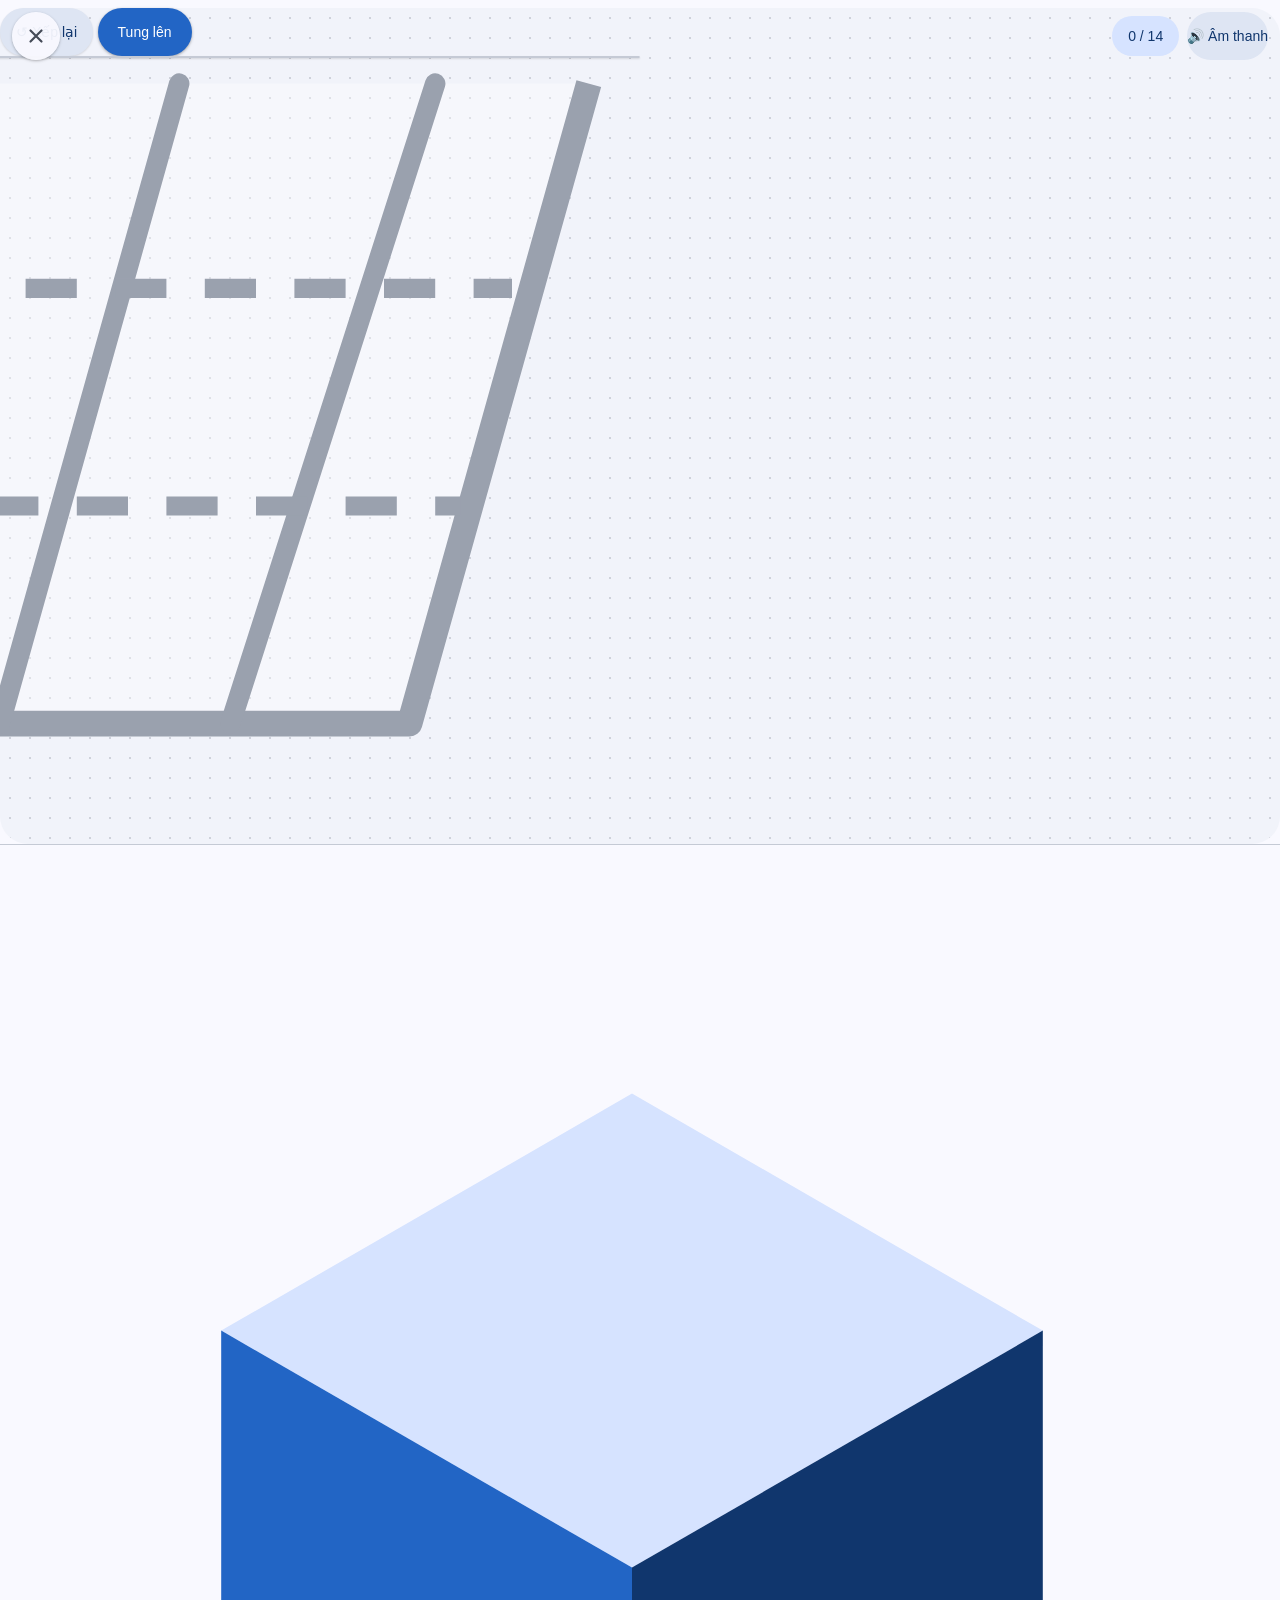
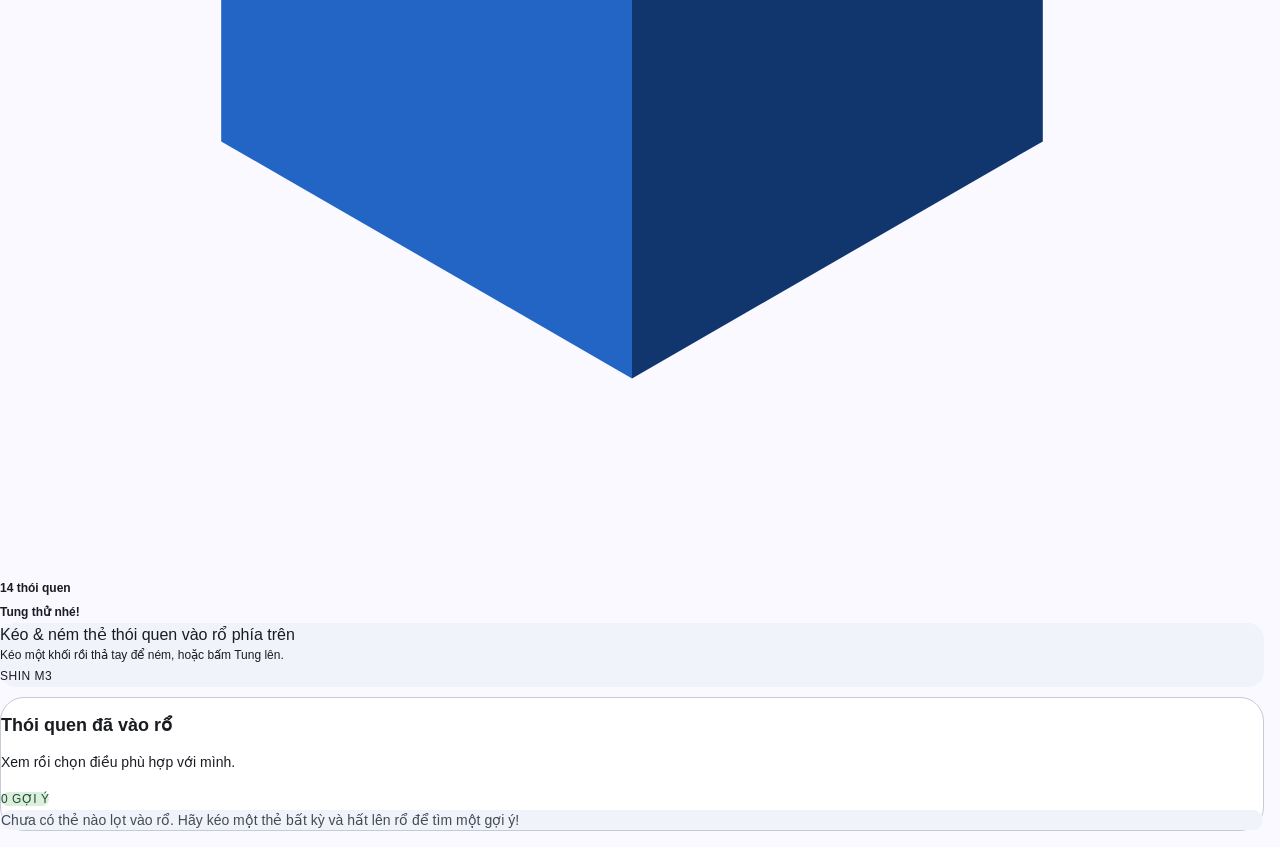
==== commit 789eb885: "M3.3.34" ====
--- a/habit-game.html
+++ b/habit-game.html
@@ -6,10 +6,10 @@
   <title>Tung thói quen · Shin routine</title>
 
   <!-- Tailwind CSS -->
-  <link rel="stylesheet" href="assets/game/habit-game.css?v=M.Claude.3.3.25">
+  <link rel="stylesheet" href="assets/game/habit-game.css?v=M.Claude.3.3.34">
 
   <!-- Thư viện vật lý 2D Matter.js -->
-  <script src="assets/game/matter-0.19.0.min.js?v=M.Claude.3.3.25"></script>
+  <script src="assets/game/matter-0.19.0.min.js?v=M.Claude.3.3.34"></script>
 
   <style>
 @font-face{font-family:'Roboto Flex';src:url('assets/fonts/roboto-flex-vietnamese.woff2') format('woff2');font-weight:100 1000;font-display:swap;unicode-range:U+0102-0103,U+0110-0111,U+0128-0129,U+0168-0169,U+01A0-01A1,U+01AF-01B0,U+0300-0301,U+0303-0304,U+0308-0309,U+0323,U+0329,U+1EA0-1EF9,U+20AB;}
@@ -118,8 +118,8 @@
   </style>
 <style>html,body{margin:0;overscroll-behavior:contain}body{padding:12px!important;background:#F9F9FF}#court-wrapper{height:clamp(480px,70dvh,570px);border-radius:28px}#hud-banner{margin-bottom:10px}#hud-title,#hud-desc{white-space:normal;line-height:1.4}#hud-desc{font-size:12px}#selected-habits-list{max-height:none}.result14{padding:13px;border:1px solid #E0E4ED;border-radius:20px;background:#F9FAFF}.result14 b{font-size:16px;line-height:1.35}.result14 p{font-size:13px;line-height:1.5;margin:5px 0 8px;color:#525E70}.result14-actions{display:flex;flex-wrap:wrap;gap:6px}.result14 button{border:0;border-radius:22px;padding:10px 12px;min-height:44px;font-size:13px;font-weight:600;background:#E7EEFB;color:#204B88}.result14 button[data-action=choose]{background:#2265C5;color:white}.result14 button[data-action=return]{background:transparent;color:#687182}.result14-status{display:block;font-size:12px;color:#52714F;margin-bottom:7px}#empty-habits-msg{font-size:13px;line-height:1.5}#selected-count-badge{white-space:nowrap}#sound-toggle{min-width:44px;min-height:44px}#reset-btn,#toss-btn{min-height:44px}#court-wrapper{touch-action:none}#selected-habits-list{display:grid;gap:8px}button:focus-visible{outline:3px solid #2265C5;outline-offset:3px}@media(prefers-reduced-motion:reduce){.tt-particle{display:none}.net-swish-anim{animation:none}}</style>
 <style>.game14-small-title{font-size:13px;line-height:1.4}#game14-results-jump{position:fixed;right:14px;bottom:14px;z-index:40;background:#2265C5;color:white;border:1px solid #fff6;border-radius:24px;min-height:44px;padding:10px 16px;font-size:14px;font-weight:600;box-shadow:0 3px 16px #183D702B}#game14-results-jump[hidden]{display:none}</style>
-<link rel="stylesheet" href="design-system.css?v=M.Claude.3.3.25">
-<link rel="stylesheet" href="design-game.css?v=M.Claude.3.3.25">
+<link rel="stylesheet" href="design-system.css?v=M.Claude.3.3.34">
+<link rel="stylesheet" href="design-game.css?v=M.Claude.3.3.34">
 </head>
 <body id="shinGame19" class="min-h-screen flex flex-col items-center py-5 px-3 sm:py-7 sm:px-4">
 
@@ -137,15 +137,6 @@
       </div>
     </div>
 
-    <div class="flex items-center gap-2">
-      <button id="sound-toggle" type="button" class="px-3.5 py-2 rounded-full bg-white hover:bg-stone-50 active:scale-95 text-xs font-bold text-stone-800 border border-stone-200/90 shadow-xs flex items-center gap-1.5 transition cursor-pointer">
-        <span id="sound-icon">🔊</span>
-        <span class="hidden sm:inline">Âm thanh</span>
-      </button>
-      <button type="button" title="Xem gợi ý đã vào rổ" id="score-pill" class="px-3.5 py-2 rounded-full bg-stone-900 text-white text-xs font-extrabold shadow-xs">
-        0 / 14
-      </button>
-    </div>
   </header>
 
   <!-- Khu vực chính -->
@@ -172,6 +163,19 @@
     <!-- Mặt Bàn Vật Lý Google Tabletop + Rổ Bóng Rổ -->
     <div id="court-wrapper" class="relative w-full h-[500px] sm:h-[560px] rounded-[38px] tabletop-surface overflow-hidden">
 
+      <!-- M3.3.33: điều khiển nổi trên sân (sân tràn màn hình) -->
+      <button id="game33-close" type="button" aria-label="Đóng" class="game33-ctl"><svg viewBox="0 0 24 24" width="22" height="22" aria-hidden="true"><path d="M6 6l12 12M18 6L6 18" stroke="currentColor" stroke-width="2.4" stroke-linecap="round"/></svg></button>
+      <div class="game33-top-right">
+        <button type="button" title="Xem gợi ý đã vào rổ" id="score-pill" class="px-3.5 py-2 rounded-full bg-stone-900 text-white text-xs font-extrabold shadow-xs">
+        0 / 14
+      </button>
+        <button id="sound-toggle" type="button" class="px-3.5 py-2 rounded-full bg-white hover:bg-stone-50 active:scale-95 text-xs font-bold text-stone-800 border border-stone-200/90 shadow-xs flex items-center gap-1.5 transition cursor-pointer">
+        <span id="sound-icon">🔊</span>
+        <span class="hidden sm:inline">Âm thanh</span>
+      </button>
+      </div>
+      <div id="hud-toast" class="game33-toast" aria-hidden="true"></div>
+
       <!-- Nút Làm mới ở góc trên bên trái -->
       <button id="reset-btn" type="button" class="absolute top-4 left-4 z-30 px-3.5 py-2 rounded-full bg-white/95 hover:bg-white active:scale-95 text-xs font-bold text-stone-700 shadow-sm border border-stone-200/90 transition cursor-pointer flex items-center gap-1.5">
         <span>↺</span>
@@ -186,7 +190,6 @@
       <!-- LỚP 1 (Phía sau thẻ): Bảng rổ tối giản kiểu Tabletop -->
       <div id="hoop-backboard" class="absolute pointer-events-none z-[5] flex flex-col items-center justify-end" style="transform: translateX(-50%);">
         <div class="w-full h-full rounded-[22px] bg-white/90 backdrop-blur-xs border border-stone-300/90 shadow-xs flex flex-col items-center justify-end pb-2.5">
-          <div class="font-mono-tag text-[9px] font-bold text-stone-400 uppercase tracking-widest mb-1">GOAL HOOP</div>
           <!-- Ô mục tiêu cam trên bảng rổ -->
           <div class="w-14 h-9 border-[2.5px] border-orange-500 rounded-md"></div>
         </div>
@@ -214,6 +217,7 @@
       <!-- Lớp nhận tương tác kéo & ném -->
       <div id="interaction-layer"></div>
     </div>
+    <button type="button" id="game14-results-jump" aria-label="Xem thói quen đã vào rổ"></button>
 
     <!-- Danh Sách Thói Quen Đã Ném Trúng Rổ Để Rèn Luyện -->
     <section class="w-full mt-4 bg-white rounded-[30px] border border-stone-200/80 shadow-xs p-4 sm:p-5">
@@ -237,10 +241,9 @@
     </section>
 
   </main>
-  <button type="button" id="game14-results-jump" hidden aria-label="Xem thói quen đã vào rổ"></button>
-
-  <script src="assets/game/habit-game.js?v=M.Claude.3.3.25"></script>
+
+  <script src="assets/game/habit-game.js?v=M.Claude.3.3.34"></script>
 </body>
 </html>
-<script>document.addEventListener('DOMContentLoaded',function(){var main=document.querySelector('main'),head=document.querySelector('body>header');if(main&&head)main.appendChild(head);});</script><style>html,body,button,input,.font-mono-tag{font-family:'Roboto Flex',Arial,sans-serif}body{padding:8px!important}main{display:flex;flex-direction:column}main>header{order:2;margin-top:12px}#court-wrapper{order:0;height:clamp(380px,65dvh,650px)}#hud-banner{order:1}main>section{order:3}.game14-small-title{font-size:13px}#court-wrapper .tt-widget{font-family:'Roboto Flex',Arial,sans-serif}</style>
-
+<script>document.addEventListener('DOMContentLoaded',function(){var main=document.querySelector('main'),head=document.querySelector('body>header');if(main&&head)main.appendChild(head);});</script><style>html,body,button,input,.font-mono-tag{font-family:'Roboto Flex',Arial,sans-serif}body{padding:0 0 16px!important}main{display:flex;flex-direction:column}main>header{order:1;margin-top:12px}#court-wrapper{order:0;height:calc(100vh - 48px);height:calc(100dvh - 48px);border-radius:0}#hud-banner{order:2}main>section{order:3}main>header,#hud-banner,main>section{width:calc(100% - 16px)}.game14-small-title{font-size:13px}#court-wrapper .tt-widget{font-family:'Roboto Flex',Arial,sans-serif}</style>
+
--- a/design-system.css
+++ b/design-system.css
@@ -232,7 +232,7 @@
 #shinTypographyRoot .shin-card-face>.flow-paper{width:100%;height:100%;max-height:100%;min-height:0;overflow-x:hidden;overflow-y:auto;overscroll-behavior:contain;transition:none;backface-visibility:hidden;-webkit-backface-visibility:hidden}
 #shinTypographyRoot .flow-card-stage .shin-art-back{display:flex;flex-direction:column;padding:0!important;overflow:hidden;background:#173F79;color:#F5F8FF;border:0;--flow-ink:#F5F8FF;--flow-secondary:#C7DBFA}
 #shinTypographyRoot .shin-art-back:before,#shinTypographyRoot .shin-art-back:after{content:none}
-#shinTypographyRoot .shin-back-art{flex:0 0 25%;min-height:0;overflow:hidden;background:linear-gradient(150deg,#214E88,#173F79)}
+#shinTypographyRoot .shin-back-art{flex:0 0 25%;min-height:0;overflow:hidden;background:#173F79}
 #shinTypographyRoot .shin-back-art svg{display:block;width:100%;height:100%}
 #shinTypographyRoot .shin-back-copy{flex:1;min-height:0;overflow-y:auto;overscroll-behavior:contain;padding:18px 24px 20px;scroll-padding:16px;display:flex;flex-direction:column}
 #shinTypographyRoot .shin-back-label{font:500 12px/1.5 var(--f);letter-spacing:1.2px;color:#B6D3F3}
@@ -288,3 +288,75 @@
 @keyframes hvIn{0%,46%{opacity:1}50%,96%{opacity:0}100%{opacity:1}}
 @keyframes hvOut{0%,46%{opacity:0}50%,96%{opacity:1}100%{opacity:0}}
 @media (prefers-reduced-motion:reduce){.hv-anim-breath .hv-breath,.hv-anim-breath .hv-in{animation:none}.hv-anim-breath .hv-out{animation:none;opacity:0}}
+/* M.Claude.3.3.29: hình mặt sau hòa vào màu thẻ, mép dưới mờ dần sang vùng chữ. */
+#shinTypographyRoot .shin-back-art svg{-webkit-mask-image:linear-gradient(to bottom,#000 72%,transparent);mask-image:linear-gradient(to bottom,#000 72%,transparent)}
+
+/* ===== SECTION: rules-v2-ui (M.Claude.3.3.31 · đợt 2) ===== */
+/* Thẻ duy trì ở trang Hôm nay */
+.keep31{margin:18px 0 6px}
+.keep31-head{display:flex;align-items:center;justify-content:space-between;gap:8px;margin:0 4px 8px}
+#shinTypographyRoot .keep31-head h2{font-size:var(--shin-label)!important;line-height:1.4!important;font-weight:600;color:var(--muted);margin:0;letter-spacing:.02em}
+.keep31-row{display:flex;align-items:center;gap:12px;width:100%;min-height:64px;margin:0 0 8px;padding:8px 10px 8px 12px;border:1px solid var(--outline-variant,#D5DAE3);border-radius:20px;background:var(--surface,#fff);color:var(--on-surface,#1A1C20);text-align:left;font:inherit;cursor:pointer}
+.keep31-row:focus-visible{outline:3px solid var(--primary);outline-offset:2px}
+.keep31-row>svg,.keep31-row>span:first-child{flex:0 0 36px}
+.keep31-text{flex:1;min-width:0;display:flex;flex-direction:column;gap:2px}
+.keep31-text b{font:600 15px/1.35 var(--f);overflow-wrap:anywhere}
+#shinTypographyRoot .keep31-text small{font-size:var(--shin-meta)!important;color:var(--muted)}
+.keep31-tag{display:inline-flex;align-items:center;gap:4px;flex:none;padding:3px 8px;border-radius:99px;font:600 12px/1.3 var(--f)}
+.keep31-tag.fade{color:#8A5A00;background:#FFF1CC}
+.keep31-tag.web{color:#4B5563;background:#E8EBF0}
+.keep31-plus{display:grid;place-items:center;flex:0 0 36px;height:36px;color:var(--primary)}
+.keep31-row.is-done{background:var(--surface-low);border-color:transparent}
+.keep31-row.is-done .keep31-text b{color:var(--muted)}
+.keep31-row.is-web{border-style:dashed}
+/* Thẻ tuần: Lửa tuần và các ngày nghỉ / lỡ */
+.wkfire31{margin:12px 0 4px;padding:12px 14px;border-radius:20px;background:#FFF4E8}
+.wkfire31>p{display:flex;align-items:center;flex-wrap:wrap;gap:6px;margin:0 0 10px;color:#7A3412}
+.wkfire31>p b{font:700 16px/1.4 var(--f)}
+.wkfire31>p span:not(.material-symbols-rounded){font:500 14px/1.4 var(--f)}
+.wkfire31>p svg,.wkfire31>p .material-symbols-rounded{color:#D2691E;width:20px;height:20px}
+.wkfire31-days{display:grid;grid-template-columns:repeat(7,1fr);gap:4px}
+.wkfire31-days span{display:flex;flex-direction:column;align-items:center;gap:3px;min-width:0}
+.wkfire31-days i{display:grid;place-items:center;width:100%;max-width:40px;height:30px;border-radius:10px;font:700 12px/1 var(--f);font-style:normal;background:#fff;color:#9AA0A8;border:1px dashed #E2C9AE}
+.wkfire31-days .rec i{background:#FFD9B3;color:#7A3412;border:0}
+.wkfire31-days .full i{background:#F08A3C;color:#fff;border:0}
+.wkfire31-days .rest i{background:#E3F0FF;color:#1D5FD1;border:0;font-size:11px}
+.wkfire31-days .miss i{background:#FDE2DC;color:#B42318;border:1.5px solid #E8836F;font-size:11px}
+.wkfire31-days .today i{font-size:9px}
+.wkfire31-days .future i{opacity:.4}
+#shinTypographyRoot .wkfire31-days small{font-size:11px!important;color:#7C6A58}
+#shinTypographyRoot .wkfire31-note{display:block;margin-top:8px;color:#9A3412}
+/* Shin hỏi khi mở app */
+.ask31{padding-top:6px}
+@media (prefers-reduced-motion:reduce){.keep31-row{transition:none}}
+
+/* ===== SECTION: m3-habit-icons (M.Claude.3.3.34) =====
+   Icon thói quen chuẩn Material 3 (PA1 tonal): khung vuông bo góc 28%, nền nhạt theo màu nhóm, icon đậm cùng tông.
+   Áp cho mọi khung icon thói quen: .hi (tròn cũ), .emb (đồng xu cũ), .m3hi (icon nhỏ trước thẻ), lưới chọn icon thói quen tự tạo. */
+#shinTypographyRoot :is(.hi,.emb,.m3hi,.journal-icon31,.igrid button).g1,#shinTypographyRoot .today-habit.g1 .today-habit-icon{--m3c:#D8E2FF;--m3o:#1A4FA0}
+#shinTypographyRoot :is(.hi,.emb,.m3hi,.journal-icon31,.igrid button).g2,#shinTypographyRoot .today-habit.g2 .today-habit-icon{--m3c:#C8EED3;--m3o:#0F5C32}
+#shinTypographyRoot :is(.hi,.emb,.m3hi,.journal-icon31,.igrid button).g3,#shinTypographyRoot .today-habit.g3 .today-habit-icon{--m3c:#C0EDE8;--m3o:#00524D}
+#shinTypographyRoot :is(.hi,.emb,.m3hi,.journal-icon31,.igrid button).g4,#shinTypographyRoot .today-habit.g4 .today-habit-icon{--m3c:#FFD9E2;--m3o:#8A1D45}
+#shinTypographyRoot :is(.hi,.emb,.m3hi,.journal-icon31,.igrid button).g5,#shinTypographyRoot .today-habit.g5 .today-habit-icon{--m3c:#E9DDFF;--m3o:#4A2D9B}
+#shinTypographyRoot :is(.hi,.emb,.m3hi,.journal-icon31,.igrid button).g6,#shinTypographyRoot .today-habit.g6 .today-habit-icon{--m3c:#FFDCC6;--m3o:#783A00}
+#shinTypographyRoot :is(.hi,.emb,.m3hi,.journal-icon31,.igrid button).g7,#shinTypographyRoot .today-habit.g7 .today-habit-icon{--m3c:#FFDAD6;--m3o:#8C1D18}
+#shinTypographyRoot :is(.hi,.emb,.m3hi,.journal-icon31,.igrid button).g8,#shinTypographyRoot .today-habit.g8 .today-habit-icon{--m3c:#F0DFCE;--m3o:#594028}
+#shinTypographyRoot :is(.hi,.emb,.m3hi,.journal-icon31,.igrid button).g9,#shinTypographyRoot .today-habit.g9 .today-habit-icon{--m3c:#DAE3EE;--m3o:#30465A}
+#shinTypographyRoot :is(.hi,.emb,.m3hi,.journal-icon31,.igrid button).g10,#shinTypographyRoot .today-habit.g10 .today-habit-icon{--m3c:#F6E2A6;--m3o:#5A4300}
+#shinTypographyRoot :is(.hi,.emb,.m3hi,.journal-icon31,.igrid button,.today-habit-icon){background:var(--m3c,#D8E2FF)!important;background-image:none!important;color:var(--m3o,#1A4FA0)!important;border:0!important;border-radius:28%!important;box-shadow:none!important}
+#shinTypographyRoot :is(.hi,.emb,.journal-icon31,.igrid button,.today-habit-icon,.m3hi)>svg{width:60%!important;height:60%!important;flex:none}
+#shinTypographyRoot .m3hi{display:inline-grid;place-items:center;width:1.6em;height:1.6em;vertical-align:middle;flex:none;line-height:0}
+#shinTypographyRoot :is(.flow-emblem,.m3-row-icon,.m3-emblem,.ci40-emblem){position:relative}
+#shinTypographyRoot :is(.flow-emblem,.m3-row-icon,.m3-emblem,.ci40-emblem)>.m3hi{position:absolute;inset:0;width:auto;height:auto}
+#shinTypographyRoot .evening-mini>.flow-emblem{border-radius:28%}
+#shinTypographyRoot .igrid button{opacity:.55}
+#shinTypographyRoot .igrid button.on{opacity:1;outline:2px solid var(--primary);outline-offset:3px}
+#shinTypographyRoot .tree-detail-icon30{color:#fff}
+#shinTypographyRoot .evening-mini>.flow-emblem{width:36px;height:36px;flex-basis:36px}
+#shinTypographyRoot .keep31-row>.emb{width:40px!important;height:40px!important}
+
+/* ===== SECTION: sheet-sticky-head (M.Claude.3.3.34) =====
+   Sửa lỗi hộp thoại kiểu cũ (vd. "Đang duy trì"): khi cuộn, nội dung lộ ra phía trên tay nắm và dưới tiêu đề trong suốt.
+   Bỏ khoảng đệm trên để tay nắm dính sát mép; tiêu đề dính có nền như hộp thoại. Không áp cho hộp thoại f2 (đã có tiêu đề riêng). */
+#shinTypographyRoot .sheet.sheet14-ready:not(.f2-sheet){padding-top:0!important}
+#shinTypographyRoot .sheet.sheet14-ready:not(.f2-sheet)>.sh__h:not(.f2-head){background:inherit;z-index:11}
--- a/design-game.css
+++ b/design-game.css
@@ -0,0 +1,73 @@
+/* Reuse the app's role sizes inside the game's separate document. The small
+   decorative lettering on physical game pieces retains its artwork scale. */
+#shinGame19{font:400 var(--shin-body)/1.5 'Roboto Flex',Arial,sans-serif}
+#shinGame19 button{font:500 var(--shin-label)/1.4286 'Roboto Flex',Arial,sans-serif;min-height:48px;border-radius:24px}
+#shinGame19 :is(h1,h2,h3){font-size:var(--shin-section);line-height:1.3334}
+#shinGame19 :is(p,.result14 p,#empty-habits-msg){font-size:var(--shin-label);line-height:1.4286}
+#shinGame19 :is(.result14 b,#hud-title,#hud-toast){font-size:var(--shin-body);line-height:1.5;white-space:normal}
+#shinGame19 :is(.result14-status,#hud-desc,#hud-tag,#selected-count-badge,.game14-small-title){font-size:var(--shin-meta);line-height:1.3334}
+#shinGame19 :is(main,main>header,main>section,.result14){min-width:0;max-width:100%;box-sizing:border-box}
+#shinGame19 .result14-actions{gap:8px;flex-wrap:wrap}
+#shinGame19 .result14-actions button{max-width:100%;white-space:normal}
+#shinGame19 button:focus-visible{outline:2px solid #2265C5;outline-offset:3px}
+@media(max-width:359px){#shinGame19 main>section>.flex{flex-wrap:wrap;gap:8px}}
+
+/* M3.3.33 · Sân tràn màn hình: điều khiển nổi, thông báo trên sân, dải lướt xuống. */
+#shinGame19 .game33-ctl{position:absolute;top:12px;left:12px;z-index:30;width:44px;height:44px;min-height:44px;padding:0;border:1px solid rgba(231,229,228,.9);border-radius:22px;background:rgba(255,255,255,.95);color:#44403C;display:flex;align-items:center;justify-content:center;box-shadow:0 1px 2px rgba(24,24,27,.08)}
+#shinGame19 .game33-top-right{position:absolute;top:12px;right:12px;z-index:30;display:flex;align-items:center;gap:8px}
+#shinGame19 #reset-btn,#shinGame19 #toss-btn{top:64px}
+#shinGame19 .game33-toast{position:absolute;left:50%;top:116px;z-index:25;max-width:calc(100% - 32px);box-sizing:border-box;transform:translate(-50%,-6px);opacity:0;pointer-events:none;padding:8px 14px;border-radius:18px;background:rgba(255,255,255,.96);border:1px solid rgba(231,229,228,.9);box-shadow:0 4px 14px -4px rgba(24,24,27,.16);color:#18181B;text-align:center;transition:opacity .2s ease,transform .2s ease}
+#shinGame19 .game33-toast.show{opacity:1;transform:translate(-50%,0)}
+#shinGame19 .game33-toast i{display:inline-block;width:8px;height:8px;border-radius:4px;margin-right:7px;vertical-align:1px}
+#shinGame19 #game14-results-jump{position:static;order:0;width:100%;height:48px;min-height:48px;border:0;border-top:1px solid #E0E4ED;border-radius:0;box-shadow:none;background:#F9F9FF;color:#204B88;padding:0 16px}
+@media(min-width:480px){#shinGame19 #court-wrapper{border-radius:28px;margin-top:8px;height:calc(100vh - 64px);height:calc(100dvh - 64px)}}
+@media(prefers-reduced-motion:reduce){#shinGame19 .game33-toast{transition:none;transform:translate(-50%,0)}}
+
+/* M3.3.33 · Giao diện game theo Material 3 của app (màu lấy từ components.css :root). */
+#shinGame19{background:#F9F9FF;color:#1A1C22}
+#shinGame19 #court-wrapper.tabletop-surface{background-color:#F1F3FA;background-image:radial-gradient(rgba(116,123,137,.28) 1.2px,transparent 1.2px);background-size:20px 20px;box-shadow:none}
+#shinGame19 .tt-widget{box-shadow:0 1px 2px rgba(0,0,0,.18),0 1px 3px 1px rgba(0,0,0,.08);border:1px solid rgba(26,28,34,.08)}
+#shinGame19 .tt-widget.is-grabbed{box-shadow:0 4px 8px 3px rgba(0,0,0,.12),0 1px 3px rgba(0,0,0,.2),0 0 0 2px #2265C5}
+#shinGame19 .g33-box{width:100%;height:100%;box-sizing:border-box;padding:7px 9px;display:flex;flex-direction:column;justify-content:space-between;gap:3px;min-width:0}
+#shinGame19 .g33-center{align-items:center;justify-content:center;text-align:center;padding:6px}
+#shinGame19 .g33-round{padding:8px!important}
+#shinGame19 .g33-round{padding:10px}
+#shinGame19 .g33-pill{flex-direction:row;align-items:center;padding:4px 8px 4px 14px;gap:6px}
+#shinGame19 .g33-col{display:flex;flex-direction:column;min-width:0;gap:1px}
+#shinGame19 .g33-row{display:flex;align-items:center;justify-content:space-between;gap:4px;min-width:0}
+#shinGame19 .g33-k{font-size:9px;line-height:1.1;font-weight:700;letter-spacing:.06em;text-transform:uppercase;white-space:nowrap;overflow:hidden;text-overflow:ellipsis;min-width:0}
+#shinGame19 .g33-label{font-size:13px;line-height:1.15;flex-shrink:0;font-weight:800;letter-spacing:-.01em;display:-webkit-box;-webkit-line-clamp:2;-webkit-box-orient:vertical;overflow:hidden;overflow-wrap:anywhere;min-width:0}
+#shinGame19 .g33-label.g33-l3{-webkit-line-clamp:3}
+#shinGame19 .g33-label.g33-sm{font-size:12px}
+#shinGame19 .g33-chip{flex:none;padding:4px 7px;border-radius:8px;font-size:10px;line-height:1;font-weight:800;letter-spacing:.02em}
+#shinGame19 .g33-dots{display:flex;align-items:center;gap:4px}
+#shinGame19 .g33-dots i{width:6px;height:6px;border-radius:3px}
+#shinGame19 .g33-dots s{flex:1;height:0;border-bottom:1.5px dotted}
+#shinGame19 .g33-clock{width:30px;height:30px;border-radius:15px;background:#0C4A6E;position:relative;flex:none}
+#shinGame19 .g33-clock::before,#shinGame19 .g33-clock i{content:'';position:absolute;left:14px;bottom:15px;width:2.5px;border-radius:2px;background:#BAE6FD}
+#shinGame19 .g33-clock::before{height:10px}
+#shinGame19 .g33-clock i{height:8px;transform-origin:50% 100%;transform:rotate(-60deg)}
+#shinGame19 #hoop-backboard>div{background:#fff;border:1px solid #C5CAD5;border-radius:16px;box-shadow:0 1px 2px rgba(0,0,0,.12)}
+#shinGame19 #hoop-backboard .border-orange-500{border-color:#2265C5;border-radius:8px}
+#shinGame19 #hoop-foreground>div:first-child{background:#2265C5;border:0;box-shadow:0 1px 2px rgba(0,0,0,.2)}
+#shinGame19 #hoop-foreground>div:first-child>span{background:#2265C5;border-color:#fff}
+#shinGame19 #hoop-net-svg path{stroke:#9AA1AE}
+#shinGame19 .game33-ctl{width:48px;height:48px;min-height:48px;border:0;border-radius:24px;background:rgba(249,249,255,.94);color:#444A57;box-shadow:0 1px 2px rgba(0,0,0,.18),0 1px 3px 1px rgba(0,0,0,.08)}
+#shinGame19 #score-pill{background:#D6E3FF;color:#10366D;border:0;box-shadow:none;min-height:40px;padding:0 16px;border-radius:20px}
+#shinGame19 #sound-toggle{background:#DEE5F3;color:#10366D;border:0;box-shadow:none;min-width:48px;min-height:48px;padding:0;justify-content:center;border-radius:24px}
+#shinGame19 #reset-btn{background:#DEE5F3;color:#10366D;border:0;box-shadow:0 1px 2px rgba(0,0,0,.12);padding:0 16px;border-radius:24px}
+#shinGame19 #toss-btn{background:#2265C5;color:#fff;border:0;box-shadow:0 1px 2px rgba(0,0,0,.2),0 1px 3px 1px rgba(0,0,0,.1);padding:0 20px;border-radius:24px}
+#shinGame19 :is(.game33-ctl,#score-pill,#sound-toggle,#reset-btn,#toss-btn):active{transform:scale(.96)}
+#shinGame19 .game33-toast{background:#2F3036;color:#F1F0F7;border:0;border-radius:12px;box-shadow:0 3px 8px rgba(0,0,0,.2)}
+#shinGame19 #game14-results-jump{background:#F9F9FF;border-top:1px solid #C5CAD5;color:#2265C5}
+#shinGame19 #hud-banner{background:#F1F3FA;border:0;box-shadow:none;border-radius:16px}
+#shinGame19 main>section{border:1px solid #C5CAD5;border-radius:24px;box-shadow:none;background:#fff}
+#shinGame19 #selected-count-badge{background:#DBEFDC;color:#214C32;border-radius:8px}
+#shinGame19 #empty-habits-msg{background:#F1F3FA;border-color:#C5CAD5;border-radius:16px;color:#444A57}
+#shinGame19 .result14{background:#F1F3FA;border:0;border-radius:16px}
+#shinGame19 .result14 button{border-radius:20px;background:#DEE5F3;color:#10366D}
+#shinGame19 .result14 button[data-action=choose]{background:#2265C5;color:#fff}
+#shinGame19 .result14 button[data-action=return]{background:transparent;color:#2265C5}
+#shinGame19 main>header svg path:nth-child(1){fill:#D6E3FF}
+#shinGame19 main>header svg path:nth-child(2){fill:#2265C5}
+#shinGame19 main>header svg path:nth-child(3){fill:#10366D}
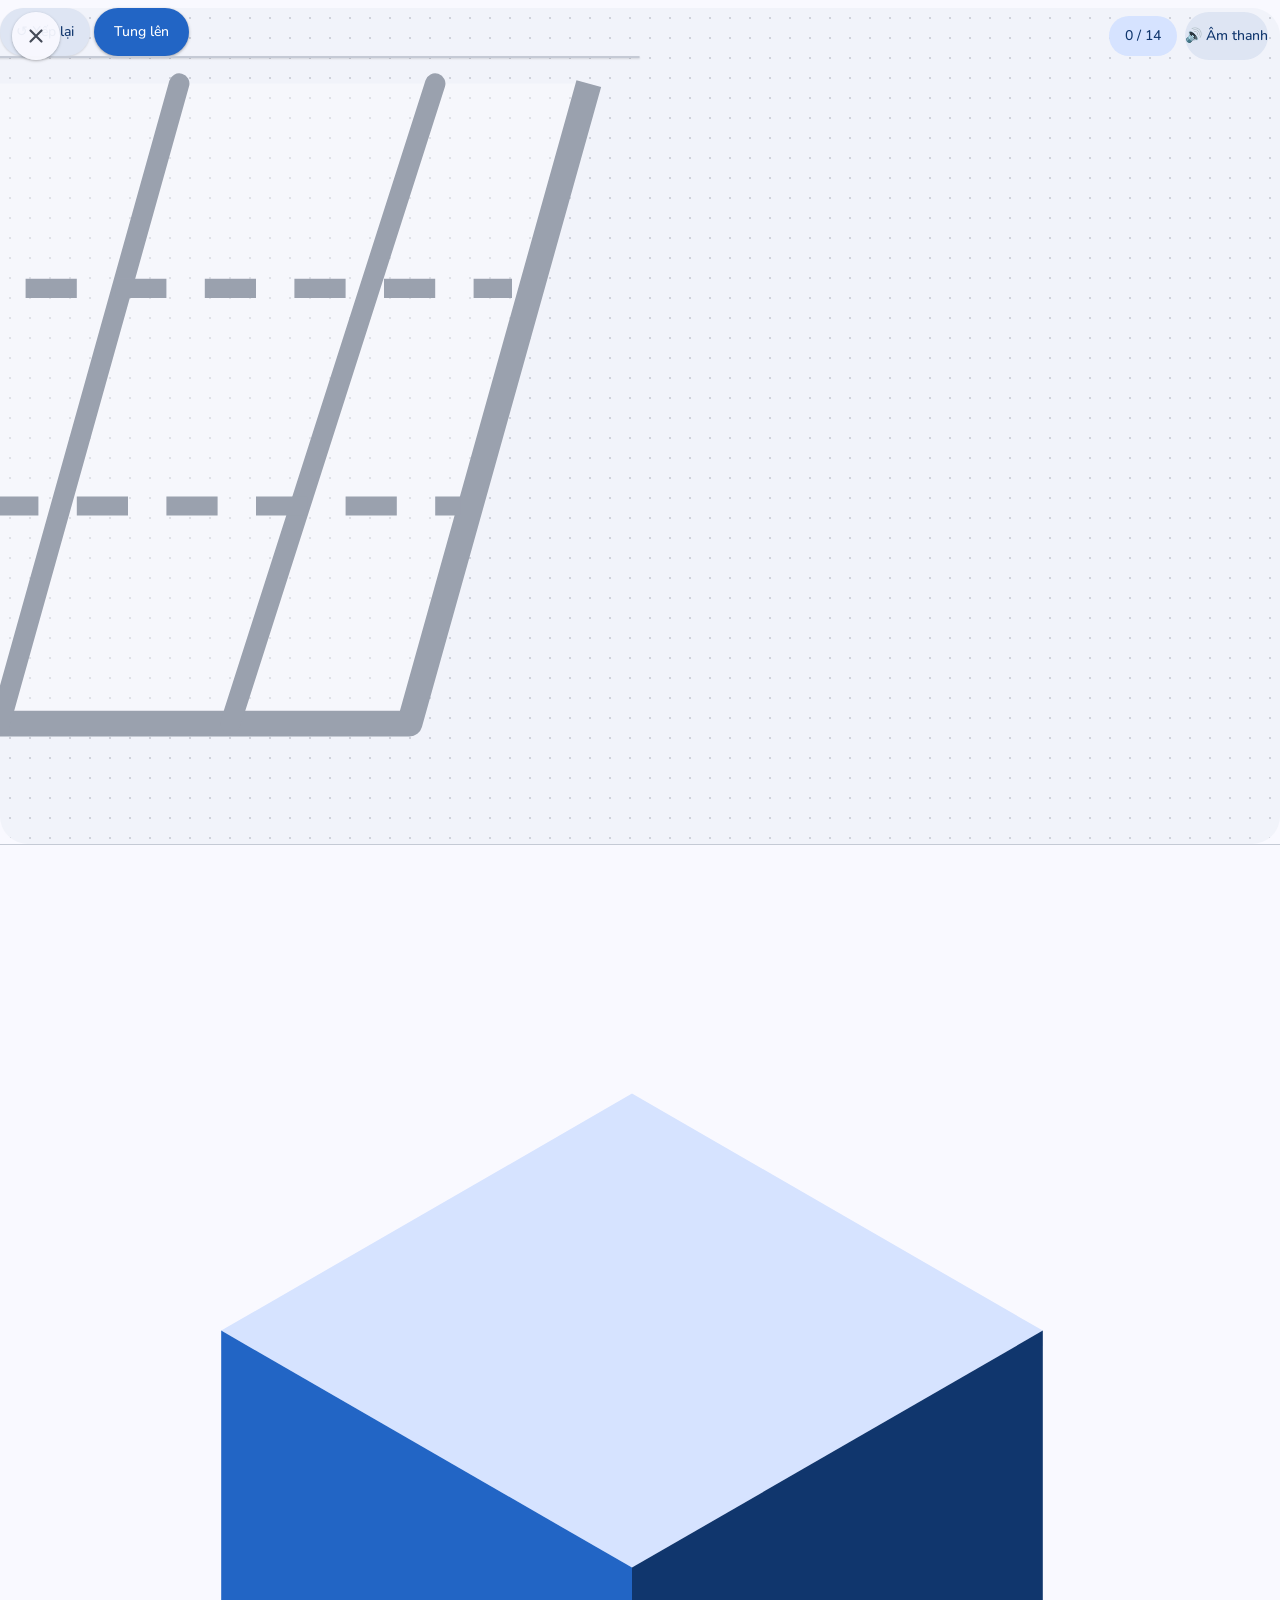
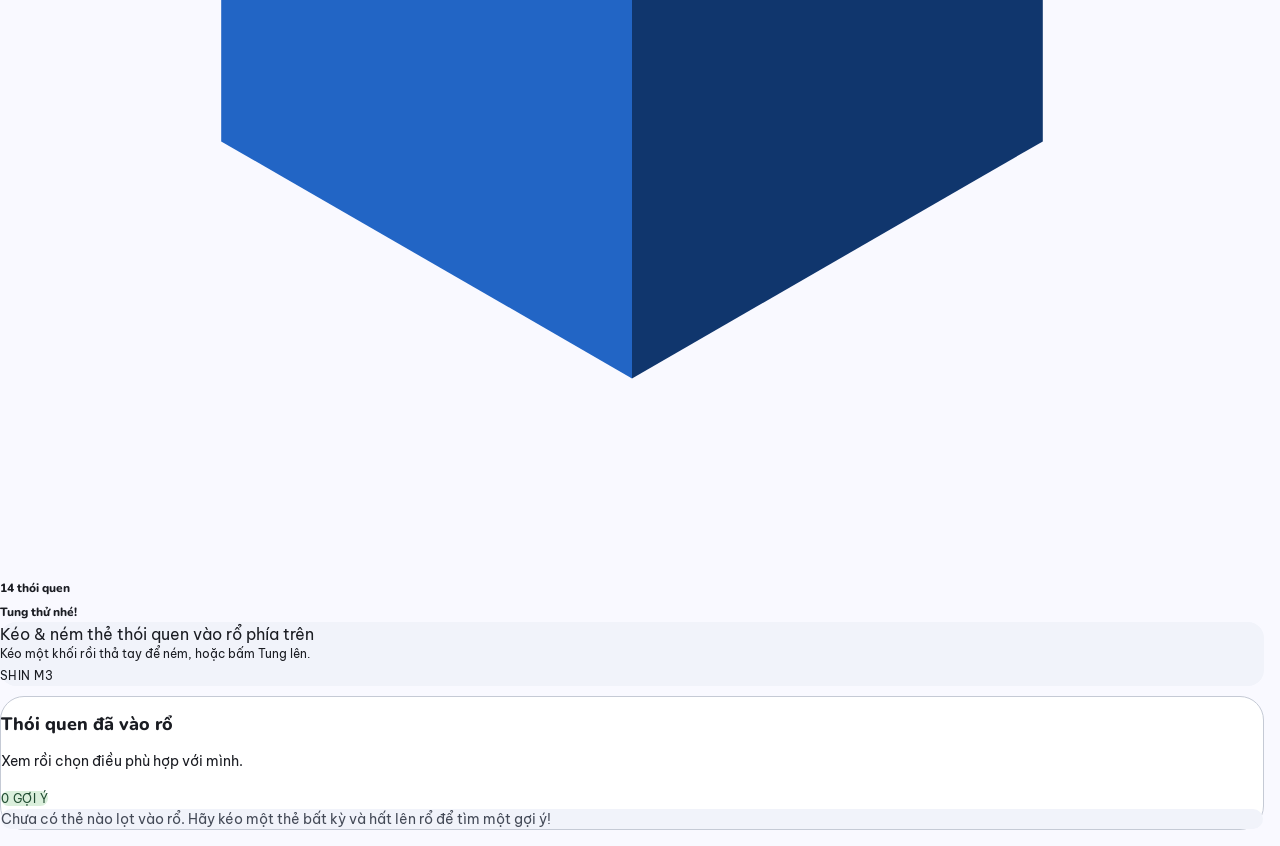
==== commit 1bdec75f: "M3.3.39. Nunito" ====
--- a/habit-game.html
+++ b/habit-game.html
@@ -6,11 +6,12 @@
   <title>Tung thói quen · Shin routine</title>
 
   <!-- Tailwind CSS -->
-  <link rel="stylesheet" href="assets/game/habit-game.css?v=M.Claude.3.3.34">
+  <link rel="stylesheet" href="assets/game/habit-game.css?v=M.Claude.3.3.39">
 
   <!-- Thư viện vật lý 2D Matter.js -->
-  <script src="assets/game/matter-0.19.0.min.js?v=M.Claude.3.3.34"></script>
-
+  <script src="assets/game/matter-0.19.0.min.js?v=M.Claude.3.3.39"></script>
+
+  <link rel="stylesheet" href="styles/fonts39.css?v=M.Claude.3.3.39">
   <style>
 @font-face{font-family:'Roboto Flex';src:url('assets/fonts/roboto-flex-vietnamese.woff2') format('woff2');font-weight:100 1000;font-display:swap;unicode-range:U+0102-0103,U+0110-0111,U+0128-0129,U+0168-0169,U+01A0-01A1,U+01AF-01B0,U+0300-0301,U+0303-0304,U+0308-0309,U+0323,U+0329,U+1EA0-1EF9,U+20AB;}
 @font-face{font-family:'Roboto Flex';src:url('assets/fonts/roboto-flex-latin.woff2') format('woff2');font-weight:100 1000;font-display:swap;unicode-range:U+0000-00FF,U+0131,U+0152-0153,U+02BB-02BC,U+02C6,U+02DA,U+02DC,U+0304,U+0308,U+0329,U+2000-206F,U+20AC,U+2122,U+2191,U+2193,U+2212,U+2215,U+FEFF,U+FFFD;}
@@ -23,7 +24,7 @@
     }
 
     body {
-      font-family: 'Roboto Flex', -apple-system, BlinkMacSystemFont, sans-serif;
+      font-family: 'Be Vietnam Pro', 'Roboto Flex', -apple-system, BlinkMacSystemFont, sans-serif;
       background-color: var(--bg-page);
       color: var(--ink-primary);
       overscroll-behavior: none;
@@ -118,8 +119,8 @@
   </style>
 <style>html,body{margin:0;overscroll-behavior:contain}body{padding:12px!important;background:#F9F9FF}#court-wrapper{height:clamp(480px,70dvh,570px);border-radius:28px}#hud-banner{margin-bottom:10px}#hud-title,#hud-desc{white-space:normal;line-height:1.4}#hud-desc{font-size:12px}#selected-habits-list{max-height:none}.result14{padding:13px;border:1px solid #E0E4ED;border-radius:20px;background:#F9FAFF}.result14 b{font-size:16px;line-height:1.35}.result14 p{font-size:13px;line-height:1.5;margin:5px 0 8px;color:#525E70}.result14-actions{display:flex;flex-wrap:wrap;gap:6px}.result14 button{border:0;border-radius:22px;padding:10px 12px;min-height:44px;font-size:13px;font-weight:600;background:#E7EEFB;color:#204B88}.result14 button[data-action=choose]{background:#2265C5;color:white}.result14 button[data-action=return]{background:transparent;color:#687182}.result14-status{display:block;font-size:12px;color:#52714F;margin-bottom:7px}#empty-habits-msg{font-size:13px;line-height:1.5}#selected-count-badge{white-space:nowrap}#sound-toggle{min-width:44px;min-height:44px}#reset-btn,#toss-btn{min-height:44px}#court-wrapper{touch-action:none}#selected-habits-list{display:grid;gap:8px}button:focus-visible{outline:3px solid #2265C5;outline-offset:3px}@media(prefers-reduced-motion:reduce){.tt-particle{display:none}.net-swish-anim{animation:none}}</style>
 <style>.game14-small-title{font-size:13px;line-height:1.4}#game14-results-jump{position:fixed;right:14px;bottom:14px;z-index:40;background:#2265C5;color:white;border:1px solid #fff6;border-radius:24px;min-height:44px;padding:10px 16px;font-size:14px;font-weight:600;box-shadow:0 3px 16px #183D702B}#game14-results-jump[hidden]{display:none}</style>
-<link rel="stylesheet" href="design-system.css?v=M.Claude.3.3.34">
-<link rel="stylesheet" href="design-game.css?v=M.Claude.3.3.34">
+<link rel="stylesheet" href="design-system.css?v=M.Claude.3.3.39">
+<link rel="stylesheet" href="design-game.css?v=M.Claude.3.3.39">
 </head>
 <body id="shinGame19" class="min-h-screen flex flex-col items-center py-5 px-3 sm:py-7 sm:px-4">
 
@@ -242,8 +243,8 @@
 
   </main>
 
-  <script src="assets/game/habit-game.js?v=M.Claude.3.3.34"></script>
+  <script src="assets/game/habit-game.js?v=M.Claude.3.3.39"></script>
 </body>
 </html>
-<script>document.addEventListener('DOMContentLoaded',function(){var main=document.querySelector('main'),head=document.querySelector('body>header');if(main&&head)main.appendChild(head);});</script><style>html,body,button,input,.font-mono-tag{font-family:'Roboto Flex',Arial,sans-serif}body{padding:0 0 16px!important}main{display:flex;flex-direction:column}main>header{order:1;margin-top:12px}#court-wrapper{order:0;height:calc(100vh - 48px);height:calc(100dvh - 48px);border-radius:0}#hud-banner{order:2}main>section{order:3}main>header,#hud-banner,main>section{width:calc(100% - 16px)}.game14-small-title{font-size:13px}#court-wrapper .tt-widget{font-family:'Roboto Flex',Arial,sans-serif}</style>
-
+<script>document.addEventListener('DOMContentLoaded',function(){var main=document.querySelector('main'),head=document.querySelector('body>header');if(main&&head)main.appendChild(head);});</script><style>html,body,button,input,.font-mono-tag{font-family:'Be Vietnam Pro','Roboto Flex',Arial,sans-serif}h1,h2,h3,.game14-small-title{font-family:'Nunito','Be Vietnam Pro',sans-serif;font-weight:800}body{padding:0 0 16px!important}main{display:flex;flex-direction:column}main>header{order:1;margin-top:12px}#court-wrapper{order:0;height:calc(100vh - 48px);height:calc(100dvh - 48px);border-radius:0}#hud-banner{order:2}main>section{order:3}main>header,#hud-banner,main>section{width:calc(100% - 16px)}.game14-small-title{font-size:13px}#court-wrapper .tt-widget{font-family:'Roboto Flex',Arial,sans-serif}</style>
+
--- a/styles/fonts39.css
+++ b/styles/fonts39.css
@@ -0,0 +1,16 @@
+/* M.Claude.3.3.38→39: font chữ PA A — tiêu đề/số Nunito (biến thiên 200–1000), nội dung Be Vietnam Pro 400–700. OFL-1.1, xem assets/fonts/*-OFL.txt */
+@font-face{font-family:'Nunito';font-style:normal;font-weight:200 1000;font-display:swap;src:url(../assets/fonts/nunito-vietnamese.woff2) format('woff2');unicode-range:U+0102-0103,U+0110-0111,U+0128-0129,U+0168-0169,U+01A0-01A1,U+01AF-01B0,U+0300-0301,U+0303-0304,U+0308-0309,U+0323,U+0329,U+1EA0-1EF9,U+20AB}
+@font-face{font-family:'Nunito';font-style:normal;font-weight:200 1000;font-display:swap;src:url(../assets/fonts/nunito-latin-ext.woff2) format('woff2');unicode-range:U+0100-02BA,U+02BD-02C5,U+02C7-02CC,U+02CE-02D7,U+02DD-02FF,U+0304,U+0308,U+0329,U+1D00-1DBF,U+1E00-1E9F,U+1EF2-1EFF,U+2020,U+20A0-20AB,U+20AD-20C0,U+2113,U+2C60-2C7F,U+A720-A7FF}
+@font-face{font-family:'Nunito';font-style:normal;font-weight:200 1000;font-display:swap;src:url(../assets/fonts/nunito-latin.woff2) format('woff2');unicode-range:U+0000-00FF,U+0131,U+0152-0153,U+02BB-02BC,U+02C6,U+02DA,U+02DC,U+0304,U+0308,U+0329,U+2000-206F,U+20AC,U+2122,U+2191,U+2193,U+2212,U+2215,U+FEFF,U+FFFD}
+@font-face{font-family:'Be Vietnam Pro';font-style:normal;font-weight:400;font-display:swap;src:url(../assets/fonts/bvp-vietnamese-400.woff2) format('woff2');unicode-range:U+0102-0103,U+0110-0111,U+0128-0129,U+0168-0169,U+01A0-01A1,U+01AF-01B0,U+0300-0301,U+0303-0304,U+0308-0309,U+0323,U+0329,U+1EA0-1EF9,U+20AB}
+@font-face{font-family:'Be Vietnam Pro';font-style:normal;font-weight:500;font-display:swap;src:url(../assets/fonts/bvp-vietnamese-500.woff2) format('woff2');unicode-range:U+0102-0103,U+0110-0111,U+0128-0129,U+0168-0169,U+01A0-01A1,U+01AF-01B0,U+0300-0301,U+0303-0304,U+0308-0309,U+0323,U+0329,U+1EA0-1EF9,U+20AB}
+@font-face{font-family:'Be Vietnam Pro';font-style:normal;font-weight:600;font-display:swap;src:url(../assets/fonts/bvp-vietnamese-600.woff2) format('woff2');unicode-range:U+0102-0103,U+0110-0111,U+0128-0129,U+0168-0169,U+01A0-01A1,U+01AF-01B0,U+0300-0301,U+0303-0304,U+0308-0309,U+0323,U+0329,U+1EA0-1EF9,U+20AB}
+@font-face{font-family:'Be Vietnam Pro';font-style:normal;font-weight:700;font-display:swap;src:url(../assets/fonts/bvp-vietnamese-700.woff2) format('woff2');unicode-range:U+0102-0103,U+0110-0111,U+0128-0129,U+0168-0169,U+01A0-01A1,U+01AF-01B0,U+0300-0301,U+0303-0304,U+0308-0309,U+0323,U+0329,U+1EA0-1EF9,U+20AB}
+@font-face{font-family:'Be Vietnam Pro';font-style:normal;font-weight:400;font-display:swap;src:url(../assets/fonts/bvp-latin-ext-400.woff2) format('woff2');unicode-range:U+0100-02BA,U+02BD-02C5,U+02C7-02CC,U+02CE-02D7,U+02DD-02FF,U+0304,U+0308,U+0329,U+1D00-1DBF,U+1E00-1E9F,U+1EF2-1EFF,U+2020,U+20A0-20AB,U+20AD-20C0,U+2113,U+2C60-2C7F,U+A720-A7FF}
+@font-face{font-family:'Be Vietnam Pro';font-style:normal;font-weight:500;font-display:swap;src:url(../assets/fonts/bvp-latin-ext-500.woff2) format('woff2');unicode-range:U+0100-02BA,U+02BD-02C5,U+02C7-02CC,U+02CE-02D7,U+02DD-02FF,U+0304,U+0308,U+0329,U+1D00-1DBF,U+1E00-1E9F,U+1EF2-1EFF,U+2020,U+20A0-20AB,U+20AD-20C0,U+2113,U+2C60-2C7F,U+A720-A7FF}
+@font-face{font-family:'Be Vietnam Pro';font-style:normal;font-weight:600;font-display:swap;src:url(../assets/fonts/bvp-latin-ext-600.woff2) format('woff2');unicode-range:U+0100-02BA,U+02BD-02C5,U+02C7-02CC,U+02CE-02D7,U+02DD-02FF,U+0304,U+0308,U+0329,U+1D00-1DBF,U+1E00-1E9F,U+1EF2-1EFF,U+2020,U+20A0-20AB,U+20AD-20C0,U+2113,U+2C60-2C7F,U+A720-A7FF}
+@font-face{font-family:'Be Vietnam Pro';font-style:normal;font-weight:700;font-display:swap;src:url(../assets/fonts/bvp-latin-ext-700.woff2) format('woff2');unicode-range:U+0100-02BA,U+02BD-02C5,U+02C7-02CC,U+02CE-02D7,U+02DD-02FF,U+0304,U+0308,U+0329,U+1D00-1DBF,U+1E00-1E9F,U+1EF2-1EFF,U+2020,U+20A0-20AB,U+20AD-20C0,U+2113,U+2C60-2C7F,U+A720-A7FF}
+@font-face{font-family:'Be Vietnam Pro';font-style:normal;font-weight:400;font-display:swap;src:url(../assets/fonts/bvp-latin-400.woff2) format('woff2');unicode-range:U+0000-00FF,U+0131,U+0152-0153,U+02BB-02BC,U+02C6,U+02DA,U+02DC,U+0304,U+0308,U+0329,U+2000-206F,U+20AC,U+2122,U+2191,U+2193,U+2212,U+2215,U+FEFF,U+FFFD}
+@font-face{font-family:'Be Vietnam Pro';font-style:normal;font-weight:500;font-display:swap;src:url(../assets/fonts/bvp-latin-500.woff2) format('woff2');unicode-range:U+0000-00FF,U+0131,U+0152-0153,U+02BB-02BC,U+02C6,U+02DA,U+02DC,U+0304,U+0308,U+0329,U+2000-206F,U+20AC,U+2122,U+2191,U+2193,U+2212,U+2215,U+FEFF,U+FFFD}
+@font-face{font-family:'Be Vietnam Pro';font-style:normal;font-weight:600;font-display:swap;src:url(../assets/fonts/bvp-latin-600.woff2) format('woff2');unicode-range:U+0000-00FF,U+0131,U+0152-0153,U+02BB-02BC,U+02C6,U+02DA,U+02DC,U+0304,U+0308,U+0329,U+2000-206F,U+20AC,U+2122,U+2191,U+2193,U+2212,U+2215,U+FEFF,U+FFFD}
+@font-face{font-family:'Be Vietnam Pro';font-style:normal;font-weight:700;font-display:swap;src:url(../assets/fonts/bvp-latin-700.woff2) format('woff2');unicode-range:U+0000-00FF,U+0131,U+0152-0153,U+02BB-02BC,U+02C6,U+02DA,U+02DC,U+0304,U+0308,U+0329,U+2000-206F,U+20AC,U+2122,U+2191,U+2193,U+2212,U+2215,U+FEFF,U+FFFD}
--- a/design-system.css
+++ b/design-system.css
@@ -333,16 +333,16 @@
 /* ===== SECTION: m3-habit-icons (M.Claude.3.3.34) =====
    Icon thói quen chuẩn Material 3 (PA1 tonal): khung vuông bo góc 28%, nền nhạt theo màu nhóm, icon đậm cùng tông.
    Áp cho mọi khung icon thói quen: .hi (tròn cũ), .emb (đồng xu cũ), .m3hi (icon nhỏ trước thẻ), lưới chọn icon thói quen tự tạo. */
-#shinTypographyRoot :is(.hi,.emb,.m3hi,.journal-icon31,.igrid button).g1,#shinTypographyRoot .today-habit.g1 .today-habit-icon{--m3c:#D8E2FF;--m3o:#1A4FA0}
-#shinTypographyRoot :is(.hi,.emb,.m3hi,.journal-icon31,.igrid button).g2,#shinTypographyRoot .today-habit.g2 .today-habit-icon{--m3c:#C8EED3;--m3o:#0F5C32}
-#shinTypographyRoot :is(.hi,.emb,.m3hi,.journal-icon31,.igrid button).g3,#shinTypographyRoot .today-habit.g3 .today-habit-icon{--m3c:#C0EDE8;--m3o:#00524D}
-#shinTypographyRoot :is(.hi,.emb,.m3hi,.journal-icon31,.igrid button).g4,#shinTypographyRoot .today-habit.g4 .today-habit-icon{--m3c:#FFD9E2;--m3o:#8A1D45}
-#shinTypographyRoot :is(.hi,.emb,.m3hi,.journal-icon31,.igrid button).g5,#shinTypographyRoot .today-habit.g5 .today-habit-icon{--m3c:#E9DDFF;--m3o:#4A2D9B}
-#shinTypographyRoot :is(.hi,.emb,.m3hi,.journal-icon31,.igrid button).g6,#shinTypographyRoot .today-habit.g6 .today-habit-icon{--m3c:#FFDCC6;--m3o:#783A00}
-#shinTypographyRoot :is(.hi,.emb,.m3hi,.journal-icon31,.igrid button).g7,#shinTypographyRoot .today-habit.g7 .today-habit-icon{--m3c:#FFDAD6;--m3o:#8C1D18}
-#shinTypographyRoot :is(.hi,.emb,.m3hi,.journal-icon31,.igrid button).g8,#shinTypographyRoot .today-habit.g8 .today-habit-icon{--m3c:#F0DFCE;--m3o:#594028}
-#shinTypographyRoot :is(.hi,.emb,.m3hi,.journal-icon31,.igrid button).g9,#shinTypographyRoot .today-habit.g9 .today-habit-icon{--m3c:#DAE3EE;--m3o:#30465A}
-#shinTypographyRoot :is(.hi,.emb,.m3hi,.journal-icon31,.igrid button).g10,#shinTypographyRoot .today-habit.g10 .today-habit-icon{--m3c:#F6E2A6;--m3o:#5A4300}
+#shinTypographyRoot :is(.hi,.emb,.m3hi,.journal-icon31,.igrid button,.swrow button).g1,#shinTypographyRoot .today-habit.g1 .today-habit-icon{--m3c:#E2E7F3;--m3o:#445E85}
+#shinTypographyRoot :is(.hi,.emb,.m3hi,.journal-icon31,.igrid button,.swrow button).g2,#shinTypographyRoot .today-habit.g2 .today-habit-icon{--m3c:#DFEBE2;--m3o:#44664F}
+#shinTypographyRoot :is(.hi,.emb,.m3hi,.journal-icon31,.igrid button,.swrow button).g3,#shinTypographyRoot .today-habit.g3 .today-habit-icon{--m3c:#DCEAE9;--m3o:#3D6466}
+#shinTypographyRoot :is(.hi,.emb,.m3hi,.journal-icon31,.igrid button,.swrow button).g4,#shinTypographyRoot .today-habit.g4 .today-habit-icon{--m3c:#F1E4E7;--m3o:#7D4F5E}
+#shinTypographyRoot :is(.hi,.emb,.m3hi,.journal-icon31,.igrid button,.swrow button).g5,#shinTypographyRoot .today-habit.g5 .today-habit-icon{--m3c:#E8E3F1;--m3o:#5C4F7C}
+#shinTypographyRoot :is(.hi,.emb,.m3hi,.journal-icon31,.igrid button,.swrow button).g6,#shinTypographyRoot .today-habit.g6 .today-habit-icon{--m3c:#F3E6DC;--m3o:#7A593E}
+#shinTypographyRoot :is(.hi,.emb,.m3hi,.journal-icon31,.igrid button,.swrow button).g7,#shinTypographyRoot .today-habit.g7 .today-habit-icon{--m3c:#F2E3E0;--m3o:#804D49}
+#shinTypographyRoot :is(.hi,.emb,.m3hi,.journal-icon31,.igrid button,.swrow button).g8,#shinTypographyRoot .today-habit.g8 .today-habit-icon{--m3c:#EEE5DC;--m3o:#64523C}
+#shinTypographyRoot :is(.hi,.emb,.m3hi,.journal-icon31,.igrid button,.swrow button).g9,#shinTypographyRoot .today-habit.g9 .today-habit-icon{--m3c:#E3E7ED;--m3o:#485868}
+#shinTypographyRoot :is(.hi,.emb,.m3hi,.journal-icon31,.igrid button,.swrow button).g10,#shinTypographyRoot .today-habit.g10 .today-habit-icon{--m3c:#F1E9D4;--m3o:#695728}
 #shinTypographyRoot :is(.hi,.emb,.m3hi,.journal-icon31,.igrid button,.today-habit-icon){background:var(--m3c,#D8E2FF)!important;background-image:none!important;color:var(--m3o,#1A4FA0)!important;border:0!important;border-radius:28%!important;box-shadow:none!important}
 #shinTypographyRoot :is(.hi,.emb,.journal-icon31,.igrid button,.today-habit-icon,.m3hi)>svg{width:60%!important;height:60%!important;flex:none}
 #shinTypographyRoot .m3hi{display:inline-grid;place-items:center;width:1.6em;height:1.6em;vertical-align:middle;flex:none;line-height:0}
@@ -352,6 +352,8 @@
 #shinTypographyRoot .igrid button{opacity:.55}
 #shinTypographyRoot .igrid button.on{opacity:1;outline:2px solid var(--primary);outline-offset:3px}
 #shinTypographyRoot .tree-detail-icon30{color:#fff}
+/* M3.3.35: màu nhẹ hơn (giữa PA1-A và A1); ô chọn màu thẻ tự tạo dùng cùng tông với icon */
+#shinTypographyRoot .swrow button{background:radial-gradient(circle,var(--m3o) 0 11px,var(--m3c) 12px)!important;color:#fff!important;border:1px solid color-mix(in srgb,var(--m3o) 22%,transparent)!important;box-shadow:none!important}
 #shinTypographyRoot .evening-mini>.flow-emblem{width:36px;height:36px;flex-basis:36px}
 #shinTypographyRoot .keep31-row>.emb{width:40px!important;height:40px!important}
 
@@ -360,3 +362,221 @@
    Bỏ khoảng đệm trên để tay nắm dính sát mép; tiêu đề dính có nền như hộp thoại. Không áp cho hộp thoại f2 (đã có tiêu đề riêng). */
 #shinTypographyRoot .sheet.sheet14-ready:not(.f2-sheet){padding-top:0!important}
 #shinTypographyRoot .sheet.sheet14-ready:not(.f2-sheet)>.sh__h:not(.f2-head){background:inherit;z-index:11}
+
+/* ===== SECTION: batch36 (M.Claude.3.3.36) — sửa giao diện đợt 1 ===== */
+/* 2. Ghi nhận thói quen: dải tay nắm cùng màu xanh đậm với phần đầu */
+#shinTypographyRoot .sheet.ci40-sheet>.sheet14-grip{background:#173F79!important}
+#shinTypographyRoot .sheet.ci40-sheet>.sheet14-grip>span{background:rgba(255,255,255,.45)!important}
+/* 5–6. Hành trình: khối "Gửi một lời nhắn" gần khối cây hơn; "Những chặng đã qua" không đè đường kẻ */
+#shinTypographyRoot .m3-tree-layout{--garden-nav-space:16px}
+#shinTypographyRoot .m3-tree-layout>.m3-tree-notes{margin-top:16px!important}
+#shinTypographyRoot .m3-tree-notes .m3-milestones{padding-top:16px}
+/* 7. Nút check-in: "Hẹn bạn ngày mai" 1 dòng, nút ⋮ luôn cùng hàng */
+#shinTypographyRoot .m3-top-actions{flex-wrap:nowrap}
+#shinTypographyRoot .m3-top-actions .ckb small{white-space:nowrap}
+/* 8. Bài học – Thử ngay: các lựa chọn cách nhau */
+#shinTypographyRoot .ls-chips36{display:flex;flex-wrap:wrap;gap:8px}
+#shinTypographyRoot .ls-chips36>.chp{margin:0}
+/* 13. Thanh điều hướng: nền gần như đặc để ô đánh dấu tab luôn rõ, kể cả trên nền tối của Hành trình */
+#shinTypographyRoot .m3-navigation{background:rgba(236,238,242,.97)}
+/* 22. Nền gốc trùng màu trang (tránh viền khác màu ở đáy khi cài app) */
+html{background:#F9F9FF}
+/* 24. Nhật ký thẻ: chấm chú thích cùng màu ô ngày */
+#shinTypographyRoot .growth-key>span.y{color:#294E82!important}#shinTypographyRoot .growth-key>span.y i{background:#DCE7F8;border:1.5px solid #294E82}
+#shinTypographyRoot .growth-key>span.p{color:#725421!important}#shinTypographyRoot .growth-key>span.p i{background:#F5E6BF;border:1.5px solid #725421}
+#shinTypographyRoot .growth-key>span.n{color:#803D35!important}#shinTypographyRoot .growth-key>span.n i{background:#F2DCD9;border:1.5px solid #803D35}
+#shinTypographyRoot .growth-key>span.x{color:#555D69!important}#shinTypographyRoot .growth-key>span.x i{background:#DFE2E7;border:1.5px solid #555D69}
+#shinTypographyRoot .growth-key>span i{box-sizing:border-box}
+/* 30. Không bôi đen / sao chép chữ trên trang; ô nhập vẫn chọn chữ được */
+#shinTypographyRoot{-webkit-user-select:none;user-select:none;-webkit-touch-callout:none}
+#shinTypographyRoot :is(input,textarea,[contenteditable="true"]){-webkit-user-select:text;user-select:text;-webkit-touch-callout:default}
+
+/* ===== SECTION batch37 (M.Claude.3.3.37 — đợt 2) ===== */
+/* 17. Trang đầu tự tạo thẻ: gọn hơn, vẫn chọn màu và biểu tượng */
+#shinTypographyRoot .cu37 .cu37-name{gap:12px;padding:10px 12px;margin:4px 0 4px;border-radius:20px}
+#shinTypographyRoot .cu37 .cu37-name .emb{width:52px;height:52px;flex:none}
+#shinTypographyRoot .cu37 .cu37-field{flex:1;min-width:0;display:flex;flex-direction:column;gap:2px}
+#shinTypographyRoot .cu37 .cu37-lbl{font:600 12px/1.3 var(--f)!important;color:var(--muted,#5B6170);letter-spacing:.2px}
+#shinTypographyRoot .cu37 .cu37-field .inp{border:0;border-bottom:1.5px solid var(--outline-variant,#C4C6D0);border-radius:0;background:transparent;padding:4px 0 6px;min-height:40px;font-size:17px!important;font-weight:600;box-shadow:none}
+#shinTypographyRoot .cu37 .cu37-field .inp:focus{outline:0;border-bottom-color:var(--primary,#2265C5)}
+#shinTypographyRoot .cu37 .cu37-cnt{text-align:right;margin:0 4px 6px}
+#shinTypographyRoot .cu37 .qlab{margin:12px 0 8px}
+#shinTypographyRoot .cu37 .cu37-row{display:flex;align-items:center;gap:12px;margin-top:6px}
+#shinTypographyRoot .cu37 .cu37-row .qlab{margin:0;flex:none}
+#shinTypographyRoot .cu37 .swrow{flex:1;display:flex;gap:6px;justify-content:space-between;margin:0}
+#shinTypographyRoot .cu37 .swrow button{flex:1 1 0;max-width:44px;width:auto;height:44px;min-height:44px;padding:0;border-radius:50%!important}
+#shinTypographyRoot .cu37 .igrid{gap:8px;margin:0}
+#shinTypographyRoot .cu37 .igrid button{min-height:44px;height:44px;aspect-ratio:auto;padding:0}
+#shinTypographyRoot .cu37 .igrid button>svg{width:24px!important;height:24px!important}
+#shinTypographyRoot .cu37 .rhy37{display:flex;border:1px solid var(--outline,#74777F);border-radius:999px;overflow:hidden}
+#shinTypographyRoot .cu37 .rhy37 button{flex:1;min-height:44px;border:0;background:transparent;color:var(--ink,#1A1C1E);font:600 15px/1.2 var(--f);cursor:pointer;-webkit-tap-highlight-color:transparent;transition:background .18s ease}
+#shinTypographyRoot .cu37 .rhy37 button+button{border-left:1px solid var(--outline,#74777F)}
+#shinTypographyRoot .cu37 .rhy37 button.on{background:var(--secondary-container,#DCE6F9);color:var(--on-secondary-container,#152A4A)}
+#shinTypographyRoot .cu37 .rhy37 button.on::before{content:"✓ "}
+#shinTypographyRoot .cu37 .cu37-rhyd{margin:6px 4px 0}
+#shinTypographyRoot .cu37~details{margin-top:12px}
+@media (prefers-reduced-motion:reduce){#shinTypographyRoot .cu37 .rhy37 button{transition:none}}
+/* 28. Nút ⋯ ở thanh dưới khi xem thẻ */
+#shinTypographyRoot .flow-card-footer.has-more37{position:relative;display:flex;align-items:center;gap:8px}
+#shinTypographyRoot .flow-card-footer.has-more37 .flow-flip{margin-right:auto}
+#shinTypographyRoot .more37{flex:none;width:48px;height:48px;min-width:48px;border-radius:50%;border:0;background:transparent;color:var(--on-surface-variant,#44474E);display:inline-flex;align-items:center;justify-content:center;cursor:pointer;-webkit-tap-highlight-color:transparent}
+#shinTypographyRoot .more37:hover,#shinTypographyRoot .more37[aria-expanded="true"]{background:var(--surface-container-high,#E6E8EE)}
+#shinTypographyRoot .more37:focus-visible{outline:3px solid var(--primary,#2265C5);outline-offset:2px}
+#shinTypographyRoot .menu37{position:absolute;right:12px;bottom:calc(100% + 6px);z-index:30;min-width:244px;max-width:calc(100vw - 32px);padding:8px 0;border-radius:16px;background:var(--surface-container,#EEF0F6);box-shadow:0 4px 8px 3px rgba(0,0,0,.12),0 1px 3px rgba(0,0,0,.2);animation:menu37in .16s ease-out}
+#shinTypographyRoot .menu37 button{display:flex;align-items:center;gap:14px;width:100%;min-height:56px;padding:8px 16px;border:0;background:transparent;text-align:left;color:var(--on-surface,#1A1C20);font:inherit;cursor:pointer}
+#shinTypographyRoot .menu37 button:hover,#shinTypographyRoot .menu37 button:focus-visible{background:rgba(34,101,197,.08);outline:0}
+#shinTypographyRoot .menu37 button[data-act="unslot"]{border-top:1px solid var(--outline-variant,#D5DAE3)}
+#shinTypographyRoot .menu37-i{flex:none;width:24px;height:24px;display:inline-flex;color:var(--on-surface-variant,#44474E)}
+#shinTypographyRoot .menu37-i>*{width:24px!important;height:24px!important}
+#shinTypographyRoot .menu37-t{display:flex;flex-direction:column;gap:1px;min-width:0}
+#shinTypographyRoot .menu37-t b{font:600 15px/1.3 var(--f)}
+#shinTypographyRoot .menu37-t small{font-size:var(--shin-meta,12.5px)!important;line-height:1.35;color:var(--muted,#5B6170)}
+@keyframes menu37in{from{opacity:0;transform:translateY(6px) scale(.98)}to{opacity:1;transform:none}}
+@media (prefers-reduced-motion:reduce){#shinTypographyRoot .menu37{animation:none}}
+#shinTypographyRoot .pause37-chip{display:inline-flex;align-items:center;gap:3px;margin-left:8px;padding:2px 8px 2px 5px;border-radius:99px;background:rgba(0,0,0,.07);font:600 11.5px/1.3 var(--f);letter-spacing:.2px;vertical-align:middle}
+#shinTypographyRoot .pause37-chip>*{width:14px!important;height:14px!important}
+#shinTypographyRoot .pause37-row{cursor:default}
+#shinTypographyRoot .pause37-row .emb,#shinTypographyRoot .pause37-row>span:first-child{opacity:.7}
+#shinTypographyRoot .pause37-go{flex:none;min-height:40px;padding:0 14px;gap:4px}
+#shinTypographyRoot .pause37-go>*:first-child{width:18px!important;height:18px!important}
+
+/* ===== SECTION batch38 (M.Claude.3.3.38 — đợt 3) ===== */
+/* Chữ câu công thức khi thiết lập thói quen: +2px, chỉ trong màn hình thiết lập */
+#shinTypographyRoot .sheet.wizard16 .sentence,#shinTypographyRoot .sheet.wizard16 .sentence u{font-size:18px!important;line-height:1.5!important}
+
+/* Thư viện chung: ô tìm, chip lọc, danh sách M3 */
+#shinTypographyRoot .lib38{--l38-surface:var(--surface-container-low,#F3F4F9);--l38-line:var(--outline-variant,#D9DCE3)}
+#shinTypographyRoot .search38{display:flex;align-items:center;gap:10px;min-height:52px;margin:4px 0 12px;padding:0 16px;border-radius:28px;background:var(--surface-container-high,#E7E9EF);color:var(--on-surface-variant,#44474E);cursor:text}
+#shinTypographyRoot .search38:focus-within{background:#fff;box-shadow:0 0 0 2px var(--primary,#2265C5)}
+#shinTypographyRoot .search38 input{flex:1;min-width:0;border:0;background:transparent;font:400 16px/1.4 var(--f)!important;color:var(--on-surface,#1A1C20);padding:12px 0;outline:0;-webkit-appearance:none;appearance:none}
+#shinTypographyRoot .search38 input::placeholder{color:#6B7079}
+#shinTypographyRoot .chips38{display:flex;gap:8px;overflow-x:auto;margin:0 -16px 16px;padding:2px 16px;scrollbar-width:none;-webkit-overflow-scrolling:touch}
+#shinTypographyRoot .chips38::-webkit-scrollbar{display:none}
+#shinTypographyRoot .chips38 button{flex:none;display:inline-flex;align-items:center;gap:4px;min-height:36px;padding:0 14px;border:1px solid var(--outline,#74777F);border-radius:10px;background:transparent;color:var(--on-surface-variant,#44474E);font:600 14px/1 var(--f);cursor:pointer;white-space:nowrap}
+#shinTypographyRoot .chips38 button span{font-weight:500;opacity:.7}
+#shinTypographyRoot .chips38 button[aria-pressed="true"]{background:var(--secondary-container,#DCE6F9);border-color:transparent;color:var(--on-secondary-container,#152A4A);padding-left:8px}
+#shinTypographyRoot .grp38{margin:0 0 18px}
+#shinTypographyRoot .grp38>h3{display:flex;align-items:center;gap:8px;margin:0 4px 8px;font:600 13px/1.4 var(--f)!important;color:var(--on-surface-variant,#44474E);letter-spacing:.2px}
+#shinTypographyRoot .grp38>h3 i{width:8px;height:8px;border-radius:50%;background:#445E85}
+#shinTypographyRoot .grp38.g2>h3 i{background:#44664F}#shinTypographyRoot .grp38.g3>h3 i{background:#3D6466}#shinTypographyRoot .grp38.g4>h3 i{background:#7D4F5E}#shinTypographyRoot .grp38.gcu>h3 i{background:#5C4F7C}
+#shinTypographyRoot .grp38>h3 small{margin-left:auto;font:500 12px/1 var(--f);color:var(--muted,#5B6170)}
+#shinTypographyRoot .list38{background:var(--l38-surface,#F3F4F9);border-radius:24px;overflow:hidden}
+#shinTypographyRoot .row38{display:flex;align-items:center;gap:14px;width:100%;min-height:68px;padding:10px 12px 10px 14px;border:0;border-top:1px solid var(--l38-line,#E3E5EB);background:transparent;color:var(--on-surface,#1A1C20);text-align:left;font:inherit;cursor:pointer;-webkit-tap-highlight-color:transparent;transition:background .15s ease}
+#shinTypographyRoot .list38>.row38:first-child{border-top:0}
+#shinTypographyRoot .row38:hover,#shinTypographyRoot .row38:active{background:rgba(34,101,197,.06)}
+#shinTypographyRoot .row38:focus-visible,#shinTypographyRoot .how38-chip:focus-visible,#shinTypographyRoot .hero38-go:focus-visible,#shinTypographyRoot .rv38-card:focus-visible{outline:3px solid var(--primary,#2265C5);outline-offset:-3px}
+#shinTypographyRoot .row38>.m3hi{flex:none;width:44px;height:44px}
+#shinTypographyRoot .row38-t{flex:1;min-width:0;display:flex;flex-direction:column;gap:3px}
+#shinTypographyRoot .row38-t b{font:600 16px/1.3 var(--f);overflow-wrap:anywhere}
+#shinTypographyRoot .row38-t small{display:inline-flex;align-items:center;gap:6px;font:500 13px/1.3 var(--f)!important;color:var(--muted,#5B6170)}
+#shinTypographyRoot .st38 i{width:7px;height:7px;border-radius:50%;background:#B9BEC8;flex:none}
+#shinTypographyRoot .st38.k-on{color:#1F5BAF}#shinTypographyRoot .st38.k-on i{background:#2265C5}
+#shinTypographyRoot .st38.k-keep{color:#3C6B4E}#shinTypographyRoot .st38.k-keep i{background:#4E9A6B}
+#shinTypographyRoot .st38.k-off i{background:#C9A55A}
+#shinTypographyRoot .chev38{flex:none;color:#8A8F99}
+#shinTypographyRoot .row38-new .new38{display:grid;place-items:center;background:var(--primary-container,#D8E2FF)!important;color:var(--primary,#2265C5)!important}
+#shinTypographyRoot .row38-new b{color:var(--primary,#2265C5)}
+#shinTypographyRoot .empty38{margin:4px 4px 16px;color:var(--muted,#5B6170);font-size:15px!important}
+/* Thẻ nổi bật (cùng tinh thần thẻ game) */
+#shinTypographyRoot .hero38{margin:0 0 20px;border-radius:28px;overflow:hidden;background:#fff;box-shadow:0 1px 3px rgba(23,63,121,.12),0 6px 18px rgba(23,63,121,.08)}
+#shinTypographyRoot .hero38-art{position:relative;height:132px;background:#173F79;display:flex;align-items:center;justify-content:center;overflow:hidden}
+#shinTypographyRoot .hero38-art>svg{width:100%;height:100%}
+#shinTypographyRoot .hero38-tag{position:absolute;left:14px;top:14px;padding:5px 10px;border-radius:8px;background:#F2C14E;color:#3A2A00;font:700 11.5px/1 var(--f);letter-spacing:.6px}
+#shinTypographyRoot .hero38-art>.m3hi{position:absolute;right:14px;bottom:-1px;width:52px;height:52px;border-radius:16px 16px 0 0!important;box-shadow:0 -2px 8px rgba(0,0,0,.12)}
+#shinTypographyRoot .hero38-body{display:flex;align-items:center;gap:12px;padding:14px 16px 16px}
+#shinTypographyRoot .hero38-text{flex:1;min-width:0}
+#shinTypographyRoot .hero38-text small{display:block;font:600 12.5px/1.3 var(--f)!important;color:var(--primary,#2265C5);margin:0 0 2px}
+#shinTypographyRoot .hero38-text h3{margin:0;font:650 19px/1.3 var(--f)!important;overflow-wrap:anywhere}
+#shinTypographyRoot .hero38-text p{margin:4px 0 0;font:400 14px/1.45 var(--f)!important;color:var(--muted,#5B6170)}
+#shinTypographyRoot .hero38-go{flex:none;display:inline-flex;align-items:center;gap:2px;min-height:44px;padding:0 10px 0 18px;border:0;border-radius:22px;background:var(--primary,#2265C5);color:#fff;font:600 15px/1 var(--f);cursor:pointer;box-shadow:0 2px 6px rgba(34,101,197,.35)}
+#shinTypographyRoot .hero38-go .chev38{color:#fff}
+#shinTypographyRoot .les38-art{background:radial-gradient(circle,#C9D7F2 1px,transparent 1.5px) 0 0/14px 14px,#EAF0FB}
+#shinTypographyRoot .les38-art>svg{width:100%;max-width:420px;height:120px}
+#shinTypographyRoot .les38-art .hero38-tag{background:#2265C5;color:#fff}
+#shinTypographyRoot .h38{display:flex;flex-direction:column;gap:2px;margin:6px 4px 10px;font:650 17px/1.35 var(--f)!important}
+#shinTypographyRoot .h38 small{font:400 13px/1.4 var(--f)!important;color:var(--muted,#5B6170)}
+#shinTypographyRoot .les38-list{margin:0 0 22px}
+#shinTypographyRoot .num38{flex:none;width:40px;height:40px;border-radius:50%;display:grid;place-items:center;background:#fff;border:2px solid #9FB7E3;color:#2265C5;font:700 16px/1 var(--f)}
+#shinTypographyRoot .num38.ok{background:var(--primary-container,#D8E2FF);border-color:transparent}
+#shinTypographyRoot .how38{display:grid;grid-template-columns:repeat(2,minmax(0,1fr));gap:8px;margin:0 0 20px}
+#shinTypographyRoot .how38-chip{display:flex;align-items:center;gap:10px;min-height:56px;padding:8px 10px;border:0;border-radius:16px;background:var(--l38-surface,#F3F4F9);color:var(--on-surface,#1A1C20);text-align:left;font:inherit;cursor:pointer}
+#shinTypographyRoot .how38-chip>.m3hi{flex:none;width:36px;height:36px}
+#shinTypographyRoot .how38-chip b{font:600 13.5px/1.3 var(--f);overflow-wrap:anywhere}
+@media (max-width:340px){#shinTypographyRoot .how38{grid-template-columns:1fr}}
+@media (min-width:700px){#shinTypographyRoot .lib38 .hero38-art{height:150px}}
+
+/* Sổ tay › Tiến bộ: Shin nhìn lại tuần này */
+#shinTypographyRoot .rv38{margin:0 0 16px}
+#shinTypographyRoot .rv38-head h2{margin:0;font:650 20px/1.3 var(--f)!important}
+#shinTypographyRoot .rv38-head small{font:500 13px/1.4 var(--f)!important;color:var(--muted,#5B6170)}
+#shinTypographyRoot .rv38-shin{display:flex;align-items:flex-start;gap:10px;margin:12px 0 16px}
+#shinTypographyRoot .rv38-cat{flex:none;width:56px;height:56px}
+#shinTypographyRoot .rv38-cat svg{width:100%;height:100%}
+#shinTypographyRoot .rv38-shin p{flex:1;margin:0;padding:12px 14px;border-radius:4px 20px 20px 20px;background:var(--primary-container,#D8E2FF);color:var(--on-primary-container,#0F2A55);font:400 15.5px/1.5 var(--f)!important}
+#shinTypographyRoot .rv38-sec{margin:0 0 14px}
+#shinTypographyRoot .rv38-sec>h3{margin:0 4px 8px;font:600 13px/1.4 var(--f)!important;color:var(--on-surface-variant,#44474E);letter-spacing:.2px}
+#shinTypographyRoot .rv38-card{display:flex;align-items:center;gap:14px;width:100%;min-height:68px;padding:10px 12px 10px 14px;border:0;border-radius:20px;background:var(--surface-container-low,#F3F4F9);text-align:left;font:inherit;color:inherit;cursor:pointer}
+#shinTypographyRoot .rv38-card>.m3hi{flex:none;width:44px;height:44px}
+#shinTypographyRoot .rv38-card small{flex-wrap:wrap}
+#shinTypographyRoot .dots38{display:inline-flex;gap:4px;margin-left:4px}
+#shinTypographyRoot .dots38 i{width:9px;height:9px;border-radius:50%;background:#E1E4EA}
+#shinTypographyRoot .dots38 i.y{background:#2265C5}#shinTypographyRoot .dots38 i.p{background:#E0B24A}#shinTypographyRoot .dots38 i.n{background:#E6A39B}#shinTypographyRoot .dots38 i.x{background:#AEB4BE}#shinTypographyRoot .dots38 i.f{background:transparent;border:1px dashed #C9CDD5}
+#shinTypographyRoot .rv38-sec q{display:block;margin:8px 4px 0;padding:2px 0 2px 12px;border-left:3px solid #C9D7F2;color:var(--on-surface-variant,#44474E);font:400 14.5px/1.5 var(--f)!important;quotes:none}
+#shinTypographyRoot .rv38-hint{margin:8px 4px 0;font-size:14px!important;color:var(--muted,#5B6170)}
+#shinTypographyRoot .warn38{color:#8A5A12!important}#shinTypographyRoot .web38{color:#7A4B44!important}
+#shinTypographyRoot .web38 svg{width:16px;height:16px}
+#shinTypographyRoot .rv38-ok{display:flex;align-items:center;gap:8px;margin:0 4px;color:#3C6B4E;font:500 14.5px/1.4 var(--f)!important}
+#shinTypographyRoot .rv38-les{padding:14px 16px;border-radius:20px;background:#FFF7E3}
+#shinTypographyRoot .rv38-les>h3{margin:0 0 4px;color:#7A5A12}
+#shinTypographyRoot .rv38-les p{margin:0;font:400 15px/1.5 var(--f)!important}
+#shinTypographyRoot .rv38-link{display:inline-flex;align-items:center;gap:2px;margin:8px 0 0;min-height:40px;padding:0;border:0;background:none;color:#7A5A12;font:600 14.5px/1.3 var(--f);cursor:pointer}
+#shinTypographyRoot .rv38-link .chev38{color:currentColor}
+#shinTypographyRoot .rv38-stats{display:grid;grid-template-columns:repeat(4,minmax(0,1fr));gap:6px;margin:4px 0 0;padding:12px 6px;border-radius:20px;border:1px solid var(--outline-variant,#D9DCE3)}
+#shinTypographyRoot .rv38-stats div{display:flex;flex-direction:column;align-items:center;gap:2px;text-align:center}
+#shinTypographyRoot .rv38-stats b{font:650 18px/1.2 var(--f)!important;color:var(--on-surface,#1A1C20)}
+#shinTypographyRoot .rv38-stats span{font:500 11.5px/1.3 var(--f)!important;color:var(--muted,#5B6170)}
+#shinTypographyRoot .nb38-more{margin:6px 0 10px;border-top:1px solid var(--outline-variant,#D9DCE3)}
+#shinTypographyRoot .nb38-more>summary{display:flex;align-items:center;justify-content:space-between;min-height:52px;list-style:none;cursor:pointer;font:600 15px/1.3 var(--f)}
+#shinTypographyRoot .nb38-more>summary::-webkit-details-marker{display:none}
+#shinTypographyRoot .nb38-more[open]>summary .chev38{transform:rotate(90deg)}
+
+/* Thẻ thành tựu (chạm thẻ trên cây) — nhẹ hơn */
+#shinTypographyRoot .ach38 .tree-detail30{padding:8px 20px 16px}
+#shinTypographyRoot .ach38-head{display:flex;align-items:center;gap:14px;margin:0 0 16px}
+#shinTypographyRoot .ach38-head>.m3hi{flex:none;width:56px;height:56px}
+#shinTypographyRoot .ach38 .ach38-head h2{margin:0 0 6px;text-align:left;font:650 19px/1.3 var(--f)!important}
+#shinTypographyRoot .ach38-chip{display:inline-block;padding:4px 10px;border-radius:8px;background:var(--surface-container-high,#E7E9EF);color:var(--on-surface-variant,#44474E);font:600 12.5px/1.3 var(--f)}
+#shinTypographyRoot .ach38-time{list-style:none;margin:0 0 16px;padding:0 0 0 4px}
+#shinTypographyRoot .ach38-time li{position:relative;display:flex;align-items:baseline;gap:10px;padding:6px 0 6px 18px;font:400 14.5px/1.4 var(--f)}
+#shinTypographyRoot .ach38-time li i{position:absolute;left:0;top:12px;width:9px;height:9px;border-radius:50%;background:#2265C5}
+#shinTypographyRoot .ach38-time li+li::before{content:"";position:absolute;left:4px;top:-8px;height:20px;border-left:1.5px solid #C9D7F2}
+#shinTypographyRoot .ach38-time span{color:var(--muted,#5B6170)}
+#shinTypographyRoot .ach38-time b{margin-left:auto;font-weight:600}
+#shinTypographyRoot .ach38-sec{margin:0 0 14px;padding:14px 0 0;border-top:1px solid var(--outline-variant,#E3E5EB)}
+#shinTypographyRoot .ach38-sec small{display:block;font:600 12.5px/1.4 var(--f)!important;color:var(--muted,#5B6170);margin:0 0 4px}
+#shinTypographyRoot .ach38-sec p{margin:0;font:400 15.5px/1.5 var(--f)!important}
+#shinTypographyRoot .ach38-sec p b{font-weight:600}
+#shinTypographyRoot .ach38-note p{padding-left:12px;border-left:3px solid #C9D7F2;color:var(--on-surface-variant,#44474E)}
+#shinTypographyRoot .ach38 .tree-reflection30{border-top:1px solid var(--outline-variant,#E3E5EB)}
+#shinTypographyRoot .ach38 .tree-reflection30 summary{color:var(--primary,#2265C5);font-weight:600}
+#shinTypographyRoot .ach38 .ach38-back{background:var(--secondary-container,#DCE6F9)!important;color:var(--on-secondary-container,#152A4A)!important;box-shadow:none!important}
+@media (prefers-reduced-motion:reduce){#shinTypographyRoot .row38{transition:none}}
+
+/* ===== SECTION batch39 (M.Claude.3.3.39 — font chữ PA A) =====
+   Nội dung: Be Vietnam Pro · Tiêu đề, tên thẻ, nút, số, nhãn nhỏ: Nunito. Font khai báo ở styles/fonts39.css.
+   Hình SVG minh họa và ảnh xuất (canvas) giữ Roboto Flex để chữ không tràn khung đã vẽ. */
+#shinTypographyRoot{--f:'Be Vietnam Pro','Roboto Flex','Noto Sans JP',system-ui,sans-serif;--fh:'Nunito','Be Vietnam Pro','Noto Sans JP',system-ui,sans-serif;--h:var(--fh);font-family:var(--f)}
+#shinTypographyRoot :is(input,textarea,select,button){font-family:var(--f)}
+#shinTypographyRoot#shinTypographyRoot :is(h1,h2,h3,h4,#pageTitle35,#f2DialogTitle,.sh__h>b,.shin-wizard-head b,
+ .flow-row-main>b,.keep31-text>b,.row38-t>b,.how38-chip>b,.lsbig,.qlab,
+ .btn,.m3-button,.hero38-go,.ckb b,
+ .rv38-stats b,.f3-stats b,.kpi b,.sum .big,.num38,
+ .flow-card-level,.band-block>small,.flow-formula>small,.m3-kicker,.hw__k,.hero38-tag,.ey,.tree-detail-eyebrow30,.ach38-chip,.lv){font-family:var(--fh)!important}
+#shinTypographyRoot#shinTypographyRoot :is(h1,#pageTitle35){font-weight:800!important;letter-spacing:-.1px}
+#shinTypographyRoot#shinTypographyRoot :is(h2,#f2DialogTitle,.sh__h>b,.shin-wizard-head b){font-weight:800!important}
+#shinTypographyRoot#shinTypographyRoot :is(h3,.flow-row-main>b,.keep31-text>b,.row38-t>b,.how38-chip>b,.qlab){font-weight:750!important}
+#shinTypographyRoot#shinTypographyRoot :is(.btn,.m3-button,.hero38-go){font-weight:750!important}
+#shinTypographyRoot#shinTypographyRoot :is(.flow-card-level,.band-block>small,.flow-formula>small,.m3-kicker,.hw__k,.hero38-tag,.ey){font-weight:800!important}
+#shinTypographyRoot#shinTypographyRoot :is(.rv38-stats b,.f3-stats b,.kpi b,.num38){font-weight:850!important}
+#shinTypographyRoot#shinTypographyRoot .sentence{font-family:var(--f)!important}
+#shinTypographyRoot :is(.jp,[lang="ja"]){font-family:var(--jp,'Noto Sans JP'),sans-serif}
--- a/design-game.css
+++ b/design-game.css
@@ -1,7 +1,7 @@
 /* Reuse the app's role sizes inside the game's separate document. The small
    decorative lettering on physical game pieces retains its artwork scale. */
-#shinGame19{font:400 var(--shin-body)/1.5 'Roboto Flex',Arial,sans-serif}
-#shinGame19 button{font:500 var(--shin-label)/1.4286 'Roboto Flex',Arial,sans-serif;min-height:48px;border-radius:24px}
+#shinGame19{font:400 var(--shin-body)/1.5 'Be Vietnam Pro','Roboto Flex',Arial,sans-serif}
+#shinGame19 button{font:500 var(--shin-label)/1.4286 'Nunito','Be Vietnam Pro','Roboto Flex',Arial,sans-serif;min-height:48px;border-radius:24px}
 #shinGame19 :is(h1,h2,h3){font-size:var(--shin-section);line-height:1.3334}
 #shinGame19 :is(p,.result14 p,#empty-habits-msg){font-size:var(--shin-label);line-height:1.4286}
 #shinGame19 :is(.result14 b,#hud-title,#hud-toast){font-size:var(--shin-body);line-height:1.5;white-space:normal}
